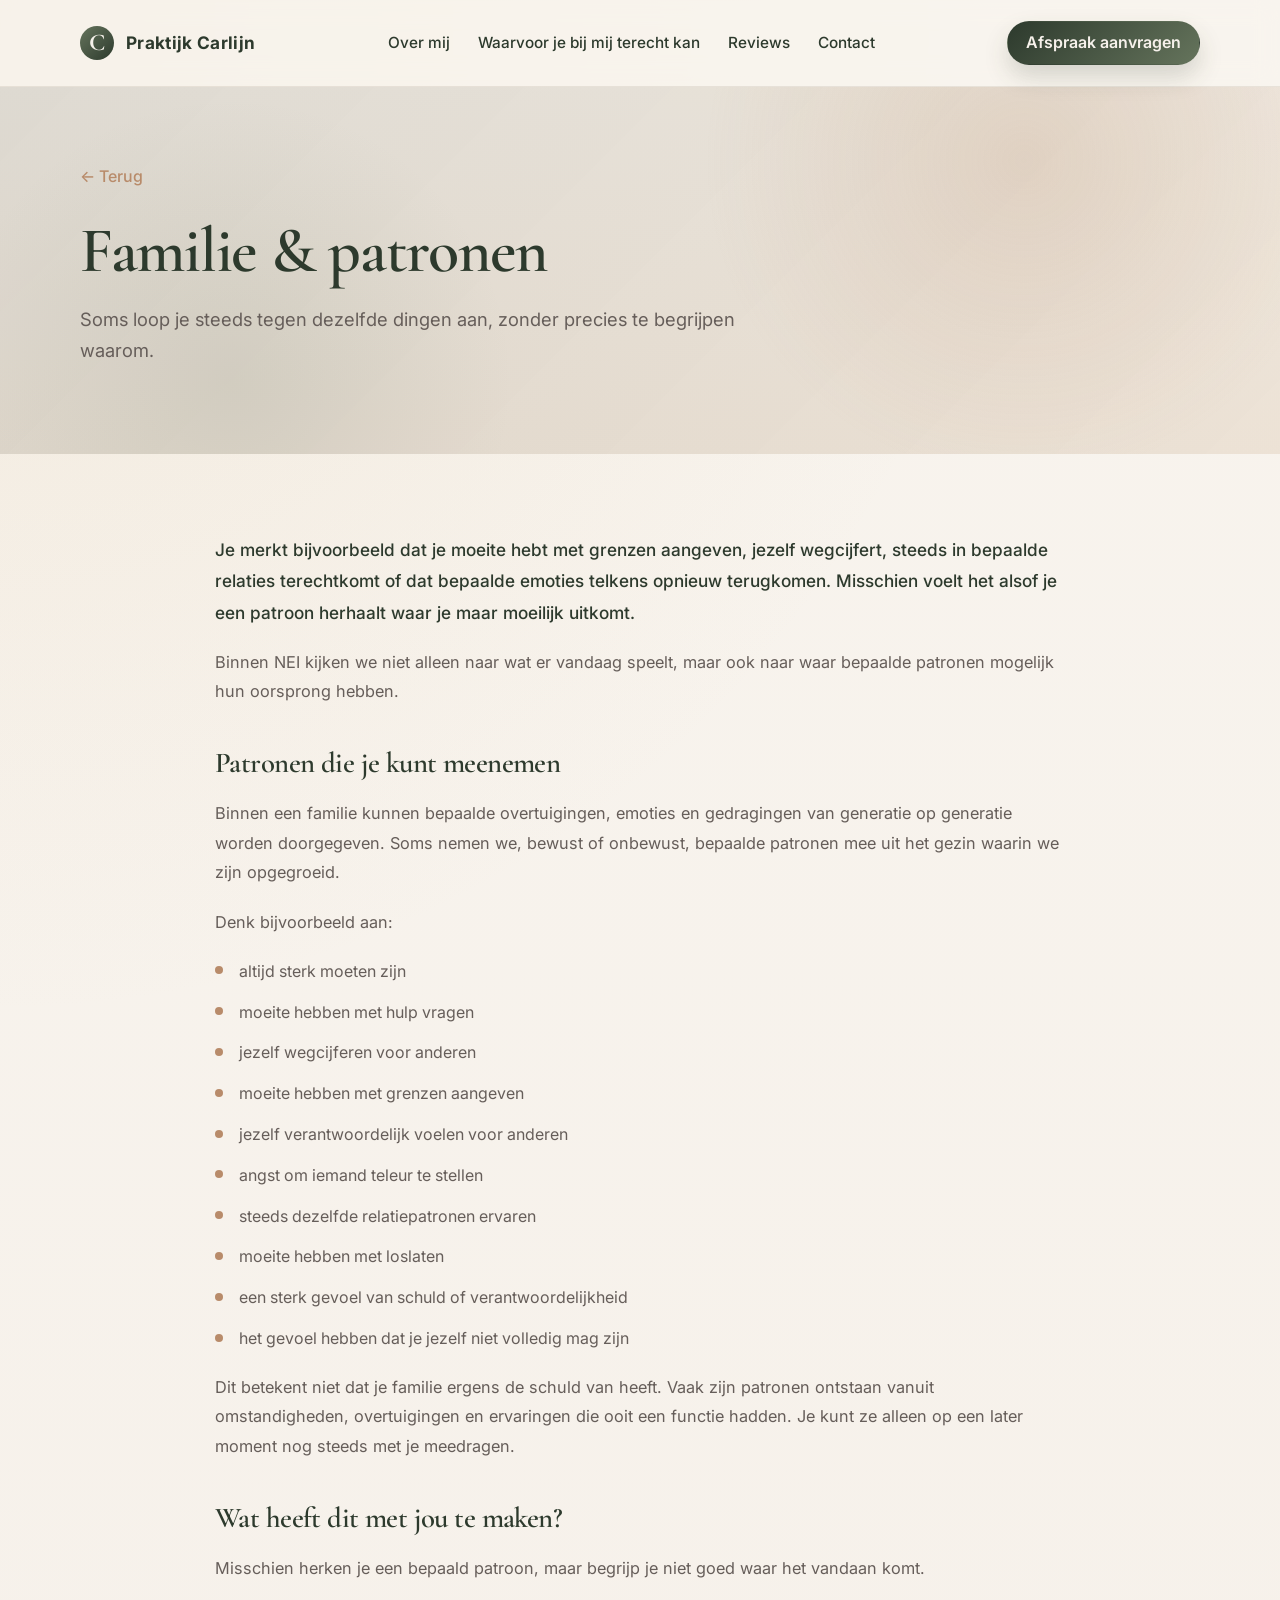
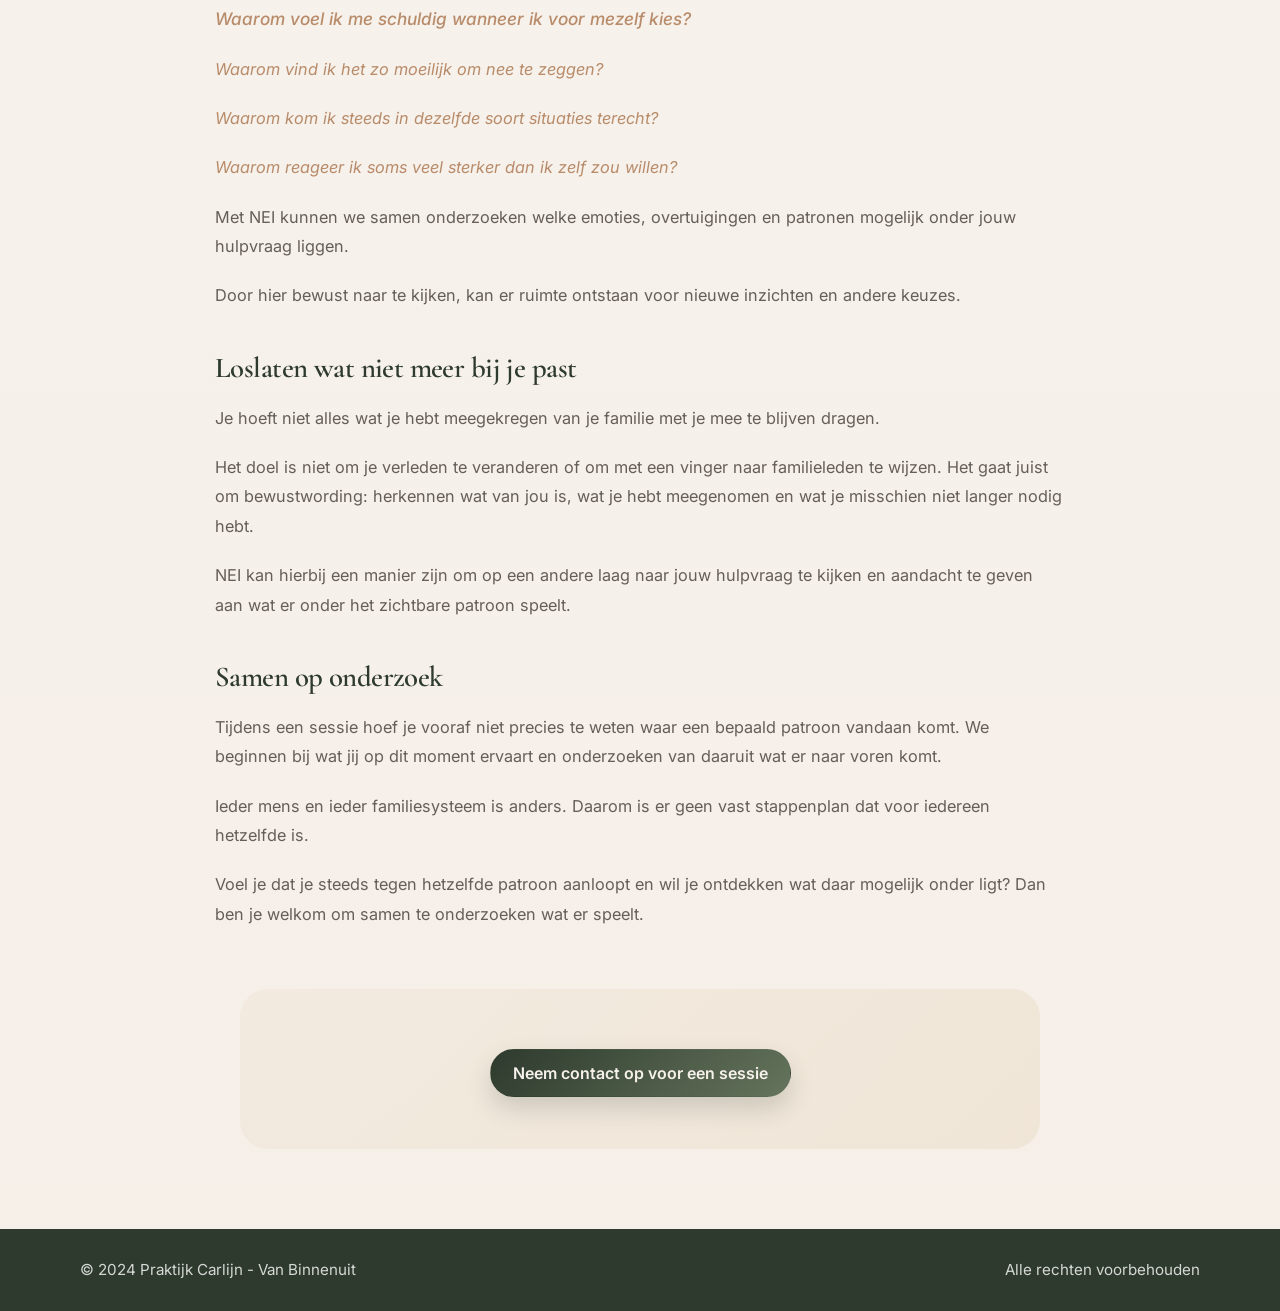
==== familie-patronen.html @ 9814083e "Update familie-patronen page with full content" ====
<!DOCTYPE html>
<html lang="nl">
<head>
    <meta charset="UTF-8">
    <meta name="viewport" content="width=device-width, initial-scale=1.0">
    <meta name="description" content="Familie & patronen - Praktijk Carlijn">
    <title>Familie & Patronen | Praktijk Carlijn</title>
    <link rel="preconnect" href="https://fonts.googleapis.com">
    <link rel="preconnect" href="https://fonts.gstatic.com" crossorigin>
    <link href="https://fonts.googleapis.com/css2?family=Inter:wght@400;500;600;700;800&family=Cormorant+Garamond:wght@500;600;700&display=swap" rel="stylesheet">
    <link rel="stylesheet" href="styles.css">
</head>
<body>
    <header class="header">
        <div class="container nav-wrap">
            <a href="index.html" class="brand" aria-label="Praktijk Carlijn home">
                <span class="brand-mark">C</span>
                <span>Praktijk Carlijn</span>
            </a>
            <nav class="nav" aria-label="Hoofdnavigatie">
                <a href="index.html#over">Over mij</a>
                <div class="nav-dropdown">
                    <a href="#" class="nav-dropdown-toggle">Waarvoor je bij mij terecht kan</a>
                    <div class="dropdown-menu">
                        <a href="mentale-emotionele.html">Mentale & emotionele klachten</a>
                        <a href="lichamelijke.html">Lichamelijke klachten</a>
                        <a href="familie-patronen.html">Familie & patronen</a>
                        <a href="kinderwens.html">Kinderwens</a>
                        <a href="persoonlijke-ontwikkeling.html">Persoonlijke ontwikkeling</a>
                    </div>
                </div>
                <a href="index.html#reviews">Reviews</a>
                <a href="index.html#contact">Contact</a>
            </nav>
            <a href="index.html#contact" class="btn btn-primary nav-btn">Afspraak aanvragen</a>
        </div>
    </header>

    <main>
        <section class="hero-page">
            <div class="container">
                <a href="index.html" class="back-link">← Terug</a>
                <h1>Familie & patronen</h1>
                <p class="lead">Soms loop je steeds tegen dezelfde dingen aan, zonder precies te begrijpen waarom.</p>
            </div>
        </section>

        <section class="section content-page">
            <div class="container">
                <div class="rich-content">
                    <p>Je merkt bijvoorbeeld dat je moeite hebt met grenzen aangeven, jezelf wegcijfert, steeds in bepaalde relaties terechtkomt of dat bepaalde emoties telkens opnieuw terugkomen. Misschien voelt het alsof je een patroon herhaalt waar je maar moeilijk uitkomt.</p>

                    <p>Binnen NEI kijken we niet alleen naar wat er vandaag speelt, maar ook naar waar bepaalde patronen mogelijk hun oorsprong hebben.</p>

                    <h2>Patronen die je kunt meenemen</h2>
                    <p>Binnen een familie kunnen bepaalde overtuigingen, emoties en gedragingen van generatie op generatie worden doorgegeven. Soms nemen we, bewust of onbewust, bepaalde patronen mee uit het gezin waarin we zijn opgegroeid.</p>

                    <p>Denk bijvoorbeeld aan:</p>
                    <ul class="pattern-list">
                        <li>altijd sterk moeten zijn</li>
                        <li>moeite hebben met hulp vragen</li>
                        <li>jezelf wegcijferen voor anderen</li>
                        <li>moeite hebben met grenzen aangeven</li>
                        <li>jezelf verantwoordelijk voelen voor anderen</li>
                        <li>angst om iemand teleur te stellen</li>
                        <li>steeds dezelfde relatiepatronen ervaren</li>
                        <li>moeite hebben met loslaten</li>
                        <li>een sterk gevoel van schuld of verantwoordelijkheid</li>
                        <li>het gevoel hebben dat je jezelf niet volledig mag zijn</li>
                    </ul>

                    <p>Dit betekent niet dat je familie ergens de schuld van heeft. Vaak zijn patronen ontstaan vanuit omstandigheden, overtuigingen en ervaringen die ooit een functie hadden. Je kunt ze alleen op een later moment nog steeds met je meedragen.</p>

                    <h2>Wat heeft dit met jou te maken?</h2>
                    <p>Misschien herken je een bepaald patroon, maar begrijp je niet goed waar het vandaan komt.</p>

                    <div class="questions-block">
                        <p><em>Waarom voel ik me schuldig wanneer ik voor mezelf kies?</em></p>
                        <p><em>Waarom vind ik het zo moeilijk om nee te zeggen?</em></p>
                        <p><em>Waarom kom ik steeds in dezelfde soort situaties terecht?</em></p>
                        <p><em>Waarom reageer ik soms veel sterker dan ik zelf zou willen?</em></p>
                    </div>

                    <p>Met NEI kunnen we samen onderzoeken welke emoties, overtuigingen en patronen mogelijk onder jouw hulpvraag liggen.</p>

                    <p>Door hier bewust naar te kijken, kan er ruimte ontstaan voor nieuwe inzichten en andere keuzes.</p>

                    <h2>Loslaten wat niet meer bij je past</h2>
                    <p>Je hoeft niet alles wat je hebt meegekregen van je familie met je mee te blijven dragen.</p>

                    <p>Het doel is niet om je verleden te veranderen of om met een vinger naar familieleden te wijzen. Het gaat juist om bewustwording: herkennen wat van jou is, wat je hebt meegenomen en wat je misschien niet langer nodig hebt.</p>

                    <p>NEI kan hierbij een manier zijn om op een andere laag naar jouw hulpvraag te kijken en aandacht te geven aan wat er onder het zichtbare patroon speelt.</p>

                    <h2>Samen op onderzoek</h2>
                    <p>Tijdens een sessie hoef je vooraf niet precies te weten waar een bepaald patroon vandaan komt. We beginnen bij wat jij op dit moment ervaart en onderzoeken van daaruit wat er naar voren komt.</p>

                    <p>Ieder mens en ieder familiesysteem is anders. Daarom is er geen vast stappenplan dat voor iedereen hetzelfde is.</p>

                    <p>Voel je dat je steeds tegen hetzelfde patroon aanloopt en wil je ontdekken wat daar mogelijk onder ligt? Dan ben je welkom om samen te onderzoeken wat er speelt.</p>
                </div>

                <div class="cta-section">
                    <a href="index.html#contact" class="btn btn-primary">Neem contact op voor een sessie</a>
                </div>
            </div>
        </section>
    </main>

    <footer class="footer">
        <div class="container footer-wrap">
            <p>© 2024 Praktijk Carlijn - Van Binnenuit</p>
            <p>Alle rechten voorbehouden</p>
        </div>
    </footer>

    <script src="script.js"></script>
</body>
</html>
---- styles.css ----
:root {
    --bg: #f5efe8;
    --bg-soft: #efe3d3;
    --panel: #fffaf4;
    --card: rgba(255, 250, 245, 0.8);
    --card-strong: #f5eee6;
    --line: #e4d4c1;
    --text: #2f2a27;
    --muted: #665e5a;
    --forest: #2d3a2d;
    --olive: #65745c;
    --sage: #9aa88d;
    --clay: #b88b6a;
    --gold: #d9bd8f;
    --shadow: rgba(33, 26, 20, 0.08);
    --shadow-strong: rgba(33, 26, 20, 0.13);
    --radius-xl: 28px;
    --radius-lg: 20px;
    --radius-md: 14px;
}

* {
    margin: 0;
    padding: 0;
    box-sizing: border-box;
}

html {
    scroll-behavior: smooth;
}

body {
    font-family: 'Inter', sans-serif;
    background:
        radial-gradient(circle at top left, rgba(217, 189, 143, 0.18), transparent 32%),
        linear-gradient(180deg, #f8f4ee 0%, var(--bg) 100%);
    color: var(--text);
    line-height: 1.7;
}

a {
    color: inherit;
    text-decoration: none;
}

img {
    max-width: 100%;
    display: block;
}

.container {
    width: min(1120px, calc(100% - 32px));
    margin: 0 auto;
}

.section {
    padding: 112px 0;
}

.section-head {
    margin-bottom: 52px;
}

.section-head.center {
    text-align: center;
}

.eyebrow {
    display: inline-block;
    text-transform: uppercase;
    letter-spacing: 0.14em;
    font-size: 0.73rem;
    font-weight: 700;
    color: var(--olive);
    margin-bottom: 18px;
}

.eyebrow-alt {
    color: var(--clay);
}

h1, h2, h3 {
    color: var(--forest);
    line-height: 1.15;
}

h1, h2 {
    font-family: 'Cormorant Garamond', serif;
    font-weight: 600;
    letter-spacing: -0.02em;
}

h1 {
    font-size: clamp(3rem, 5vw, 5.2rem);
    margin-bottom: 22px;
}

h2 {
    font-size: clamp(2.4rem, 3vw, 4rem);
    margin-bottom: 18px;
}

h3 {
    font-size: clamp(1.35rem, 2vw, 1.8rem);
    margin-bottom: 10px;
}

p {
    color: var(--muted);
    font-size: 1.04rem;
}

.header {
    position: sticky;
    top: 0;
    z-index: 1000;
    backdrop-filter: blur(12px);
    background: rgba(248, 244, 238, 0.75);
    border-bottom: 1px solid rgba(113, 95, 79, 0.12);
}

.nav-wrap {
    display: flex;
    align-items: center;
    justify-content: space-between;
    min-height: 86px;
    gap: 20px;
}

.brand {
    display: inline-flex;
    align-items: center;
    gap: 12px;
    font-size: 1.08rem;
    font-weight: 700;
    letter-spacing: 0.02em;
    color: var(--forest);
}

.brand-mark {
    display: inline-flex;
    align-items: center;
    justify-content: center;
    width: 34px;
    height: 34px;
    border-radius: 50%;
    background: linear-gradient(135deg, var(--olive), var(--forest));
    color: #f5f1ea;
    font-family: 'Cormorant Garamond', serif;
    font-size: 1.5rem;
    font-weight: 700;
}

.nav {
    display: flex;
    align-items: center;
    gap: 28px;
}

.nav a {
    position: relative;
    color: var(--forest);
    font-size: 0.96rem;
    font-weight: 500;
    transition: color 0.2s ease;
}

.nav a::after {
    content: "";
    position: absolute;
    left: 0;
    bottom: -8px;
    width: 100%;
    height: 2px;
    background: var(--clay);
    transform: scaleX(0);
    transform-origin: left;
    transition: transform 0.25s ease;
}

.nav a:hover {
    color: var(--clay);
}

.nav a:hover::after {
    transform: scaleX(1);
}

/* Dropdown Menu Styles */
.nav-dropdown {
    position: relative;
}

.nav-dropdown-toggle {
    display: flex;
    align-items: center;
    gap: 6px;
    color: var(--forest);
    font-size: 0.96rem;
    font-weight: 500;
    cursor: pointer;
    transition: color 0.2s ease;
    position: relative;
}

.nav-dropdown-toggle::after {
    content: "";
    display: inline-block;
    width: 0;
    height: 0;
    border-left: 4px solid transparent;
    border-right: 4px solid transparent;
    border-top: 5px solid currentColor;
    margin-left: 6px;
    transition: transform 0.2s ease;
}

.nav-dropdown:hover .nav-dropdown-toggle {
    color: var(--clay);
}

.nav-dropdown:hover .nav-dropdown-toggle::after {
    transform: rotate(180deg);
}

.dropdown-menu {
    position: absolute;
    top: 100%;
    left: 0;
    background: rgba(248, 244, 238, 0.96);
    border: 1px solid rgba(113, 95, 79, 0.12);
    border-radius: var(--radius-md);
    min-width: 260px;
    padding: 12px 0;
    box-shadow: 0 16px 32px rgba(45, 26, 20, 0.12);
    opacity: 0;
    visibility: hidden;
    transform: translateY(-8px);
    transition: opacity 0.2s ease, visibility 0.2s ease, transform 0.2s ease;
    pointer-events: none;
    margin-top: 8px;
    backdrop-filter: blur(12px);
    z-index: 1001;
}

.nav-dropdown:hover .dropdown-menu {
    opacity: 1;
    visibility: visible;
    transform: translateY(0);
    pointer-events: auto;
}

.dropdown-menu a {
    display: block;
    padding: 12px 20px;
    font-size: 0.94rem;
    color: var(--forest);
    transition: background 0.2s ease, color 0.2s ease;
}

.dropdown-menu a:hover {
    background: rgba(101, 116, 92, 0.08);
    color: var(--clay);
}

.btn {
    display: inline-flex;
    align-items: center;
    justify-content: center;
    min-height: 48px;
    padding: 0 22px;
    border-radius: 999px;
    font-weight: 600;
    transition: transform 0.2s ease, box-shadow 0.2s ease, background 0.2s ease;
    border: 1px solid transparent;
}

.btn:hover {
    transform: translateY(-1px);
}

.btn-primary {
    background: linear-gradient(135deg, var(--forest), var(--olive));
    color: #f6f1eb;
    box-shadow: 0 12px 24px rgba(45, 58, 45, 0.18);
}

.btn-secondary {
    border-color: rgba(47, 58, 45, 0.18);
    background: rgba(255, 255, 255, 0.15);
    color: var(--forest);
}

.nav-btn {
    min-height: 44px;
    padding: 0 18px;
}

/* Page Hero Section */
.hero-page {
    position: relative;
    overflow: hidden;
    padding: 76px 0 58px;
    background:
        linear-gradient(135deg, rgba(57, 64, 53, 0.12), rgba(196, 164, 130, 0.08)),
        linear-gradient(180deg, #f5efe7 0%, #f0e7dc 100%);
}

.hero-page::before {
    content: "";
    position: absolute;
    inset: 0;
    background:
        radial-gradient(circle at 80% 20%, rgba(184, 139, 106, 0.20), transparent 30%),
        radial-gradient(circle at 18% 80%, rgba(101, 116, 92, 0.12), transparent 26%);
    pointer-events: none;
}

.hero-page .container {
    position: relative;
}

.back-link {
    display: inline-flex;
    align-items: center;
    color: var(--clay);
    font-weight: 500;
    margin-bottom: 24px;
    transition: gap 0.2s ease;
    gap: 6px;
}

.back-link:hover {
    gap: 12px;
}

.hero-page h1 {
    margin-bottom: 16px;
}

.hero-page .lead {
    max-width: 700px;
    font-size: 1.15rem;
    color: var(--muted);
}

/* Content Page */
.content-page {
    padding: 80px 0;
}

.rich-content {
    max-width: 850px;
    margin: 0 auto 60px;
    line-height: 1.8;
}

.rich-content p {
    margin-bottom: 20px;
    font-size: 1.02rem;
}

.rich-content p:first-child {
    font-size: 1.08rem;
    color: var(--forest);
    font-weight: 500;
}

.rich-content h2 {
    margin-top: 40px;
    margin-bottom: 20px;
    font-size: 1.8rem;
}

.rich-content em {
    color: var(--clay);
    font-style: italic;
}

.rich-content ul {
    list-style: none;
    padding: 0;
    margin: 20px 0 20px 0;
}

.rich-content li {
    padding-left: 24px;
    margin-bottom: 12px;
    position: relative;
    color: var(--muted);
}

.rich-content li::before {
    content: "";
    position: absolute;
    left: 0;
    top: 0.6em;
    width: 8px;
    height: 8px;
    border-radius: 50%;
    background: var(--clay);
}

.pattern-list {
    list-style: none;
    padding: 0;
    margin: 20px 0;
}

.pattern-list li {
    padding-left: 24px;
    margin-bottom: 12px;
    position: relative;
    color: var(--muted);
}

.pattern-list li::before {
    content: "";
    position: absolute;
    left: 0;
    top: 0.6em;
    width: 8px;
    height: 8px;
    border-radius: 50%;
    background: var(--clay);
}

/* Topics List - for category pages */
.topics-list {
    display: grid;
    grid-template-columns: repeat(auto-fit, minmax(340px, 1fr));
    gap: 24px;
    margin-bottom: 60px;
}

.topic-item {
    background: rgba(255, 250, 244, 0.8);
    border: 1px solid rgba(126, 100, 74, 0.08);
    border-radius: var(--radius-lg);
    padding: 28px;
    box-shadow: 0 12px 24px rgba(44, 36, 27, 0.04);
    transition: transform 0.2s ease, box-shadow 0.2s ease;
}

.topic-item:hover {
    transform: translateY(-4px);
    box-shadow: 0 18px 40px rgba(44, 36, 27, 0.08);
}

.topic-item h3 {
    color: var(--forest);
    font-size: 1.25rem;
    margin-bottom: 12px;
}

.topic-item p {
    color: var(--muted);
    font-size: 0.98rem;
    line-height: 1.6;
    margin: 0;
}

/* CTA Section */
.cta-section {
    background: linear-gradient(135deg, rgba(239, 227, 211, 0.4), rgba(217, 189, 143, 0.2));
    border-radius: var(--radius-xl);
    padding: 52px 40px;
    max-width: 800px;
    margin: 60px auto 0;
    text-align: center;
}

.cta-section h2 {
    margin-bottom: 16px;
    color: var(--forest);
}

.cta-section p {
    color: var(--muted);
    font-size: 1.02rem;
    margin-bottom: 24px;
    max-width: 600px;
    margin-left: auto;
    margin-right: auto;
}

.cta-section .btn {
    margin-top: 8px;
}

/* Hero Card Section */
.hero {
    position: relative;
    overflow: hidden;
    padding: 76px 0 58px;
    background:
        linear-gradient(135deg, rgba(57, 64, 53, 0.12), rgba(196, 164, 130, 0.08)),
        linear-gradient(180deg, #f5efe7 0%, #f0e7dc 100%);
}

.hero::before {
    content: "";
    position: absolute;
    inset: 0;
    background:
        radial-gradient(circle at 80% 20%, rgba(184, 139, 106, 0.20), transparent 30%),
        radial-gradient(circle at 18% 80%, rgba(101, 116, 92, 0.12), transparent 26%);
    pointer-events: none;
}

.hero-grid {
    position: relative;
    display: grid;
    grid-template-columns: 1.35fr 0.82fr;
    align-items: center;
    gap: 50px;
}

.hero-copy {
    max-width: 640px;
}

.eyebrow {
    display: inline-flex;
    padding: 9px 14px;
    border-radius: 999px;
    background: rgba(101, 116, 92, 0.08);
    border: 1px solid rgba(101, 116, 92, 0.12);
}

.lead {
    max-width: 620px;
    font-size: 1.18rem;
    color: var(--muted);
    margin-bottom: 30px;
}

.hero-actions {
    display: flex;
    gap: 16px;
    flex-wrap: wrap;
    margin-bottom: 26px;
}

.hero-points {
    list-style: none;
    display: flex;
    flex-wrap: wrap;
    gap: 18px 22px;
    padding: 0;
    color: var(--forest);
    font-weight: 500;
}

.hero-points li {
    position: relative;
    padding-left: 22px;
}

.hero-points li::before {
    content: "•";
    position: absolute;
    left: 0;
    color: var(--clay);
    font-size: 1.4rem;
    line-height: 1;
}

.hero-card {
    position: relative;
    background: rgba(255, 250, 244, 0.8);
    border: 1px solid rgba(126, 100, 74, 0.08);
    border-radius: var(--radius-xl);
    box-shadow: 0 28px 60px rgba(44, 36, 27, 0.08);
    padding: 30px 28px;
}

.card-badge {
    display: inline-flex;
    align-items: center;
    justify-content: center;
    min-height: 34px;
    padding: 0 12px;
    border-radius: 999px;
    background: rgba(184, 139, 106, 0.12);
    color: var(--forest);
    font-weight: 700;
    margin-bottom: 18px;
}

.hero-card h2 {
    font-size: clamp(2rem, 2.6vw, 3rem);
    margin-bottom: 12px;
}

.hero-card > p {
    font-size: 1rem;
    margin-bottom: 28px;
}

.mini-list {
    display: grid;
    gap: 20px;
}

.mini-list > div {
    display: flex;
    gap: 16px;
    align-items: center;
    padding-top: 14px;
    border-top: 1px solid var(--line);
}

.mini-list > div span {
    display: inline-flex;
    align-items: center;
    justify-content: center;
    width: 42px;
    height: 42px;
    border-radius: 12px;
    background: rgba(101, 116, 92, 0.08);
    font-size: 1.25rem;
}

.mini-list strong {
    display: block;
    color: var(--forest);
    font-size: 0.82rem;
    letter-spacing: 0.05em;
    text-transform: uppercase;
    margin-bottom: 5px;
}

.mini-list p {
    font-size: 1rem;
    color: var(--forest);
}

.about-grid {
    display: grid;
    grid-template-columns: 0.9fr 1.1fr;
    gap: 44px;
    align-items: center;
}

.portrait-frame {
    position: relative;
    width: min(100%, 420px);
    aspect-ratio: 4 / 5;
    border-radius: 32px;
    background: linear-gradient(135deg, rgba(101, 116, 92, 0.22), rgba(184, 139, 106, 0.18));
    display: grid;
    place-items: center;
    box-shadow: 0 30px 60px rgba(55, 42, 32, 0.08);
}

.portrait-frame::before {
    content: "";
    position: absolute;
    inset: 18px;
    border-radius: 24px;
    border: 1px solid rgba(70, 57, 49, 0.08);
}

.portrait-content {
    position: relative;
    display: grid;
    place-items: center;
    width: 70%;
    height: 70%;
    border-radius: 24px;
    background: linear-gradient(180deg, rgba(255,255,255,0.2), rgba(255,255,255,0.05));
    border: 1px solid rgba(70, 57, 49, 0.08);
}

.portrait-content span {
    font-size: clamp(3.5rem, 7vw, 6rem);
    opacity: 0.85;
}

.about-copy p + p {
    margin-top: 18px;
}

.info-card-section {
    background: rgba(255, 250, 244, 0.5);
    padding: 60px 0;
}

.testimonials {
    background: rgba(239, 227, 211, 0.24);
}

.reviews-grid {
    grid-template-columns: 1fr;
}

.review-card {
    display: flex;
    flex-direction: column;
    gap: 12px;
    padding: 28px;
}

.review-card p {
    margin: 0;
    font-size: 0.98rem;
    line-height: 1.6;
}

.review-card p + p {
    margin-top: 12px;
}

.stars {
    color: #cf9a4b;
    letter-spacing: 0.2em;
    font-size: 1.1rem;
}

.review-card strong {
    color: var(--forest);
    font-size: 0.9rem;
    margin-top: 8px;
}

.cards-grid {
    display: grid;
    grid-template-columns: repeat(3, minmax(0, 1fr));
    gap: 28px;
}

.card {
    background: rgba(255, 255, 255, 0.52);
    border: 1px solid var(--line);
    border-radius: var(--radius-lg);
    padding: 30px 24px;
    box-shadow: 0 18px 30px rgba(40, 39, 32, 0.04);
}

.contact-wrap {
    display: grid;
    grid-template-columns: 0.95fr 1.05fr;
    gap: 28px;
    align-items: center;
}

.contact-copy {
    max-width: 520px;
}

.contact-card {
    background: rgba(255,255,255,0.56);
    border: 1px solid var(--line);
    border-radius: var(--radius-xl);
    box-shadow: 0 22px 42px rgba(45, 43, 40, 0.06);
    padding: 28px;
    display: grid;
    gap: 22px;
}

.contact-item {
    display: flex;
    gap: 16px;
    align-items: flex-start;
    padding-bottom: 16px;
    border-bottom: 1px solid var(--line);
}

.contact-item:last-of-type {
    border-bottom: none;
    padding-bottom: 0;
}

.contact-item span {
    display: inline-flex;
    align-items: center;
    justify-content: center;
    width: 42px;
    height: 42px;
    border-radius: 12px;
    background: rgba(184, 139, 106, 0.1);
    font-size: 1.2rem;
}

.contact-item strong {
    display: block;
    margin-bottom: 5px;
    font-size: 0.82rem;
    text-transform: uppercase;
    letter-spacing: 0.08em;
    color: var(--olive);
}

.contact-item p,
.contact-item a {
    color: var(--forest);
    font-weight: 500;
}

.contact-cta {
    display: flex;
    gap: 14px;
    flex-wrap: wrap;
    margin-top: 4px;
}

.footer {
    background: var(--forest);
    color: rgba(255,255,255,0.9);
    padding: 28px 0;
}

.footer-wrap {
    display: flex;
    justify-content: space-between;
    gap: 20px;
    flex-wrap: wrap;
}

.footer p {
    color: rgba(255,255,255,0.8);
    font-size: 0.95rem;
}

@media (max-width: 980px) {
    .hero-grid,
    .about-grid,
    .contact-wrap {
        grid-template-columns: 1fr;
    }

    .cards-grid {
        grid-template-columns: 1fr;
    }

    .nav {
        display: none;
    }

    .topics-list {
        grid-template-columns: 1fr;
    }
}

@media (max-width: 620px) {
    .section {
        padding: 86px 0;
    }

    .nav-wrap {
        min-height: 76px;
    }

    .brand {
        font-size: 1rem;
    }

    .nav-btn {
        display: none;
    }

    .hero {
        padding-top: 54px;
    }

    .hero-actions,
    .contact-cta {
        flex-direction: column;
        align-items: stretch;
    }

    .btn {
        width: 100%;
    }

    h1 {
        line-height: 0.95;
    }

    .footer-wrap {
        flex-direction: column;
        align-items: center;
        text-align: center;
    }

    .cta-section {
        padding: 32px 24px;
    }
}
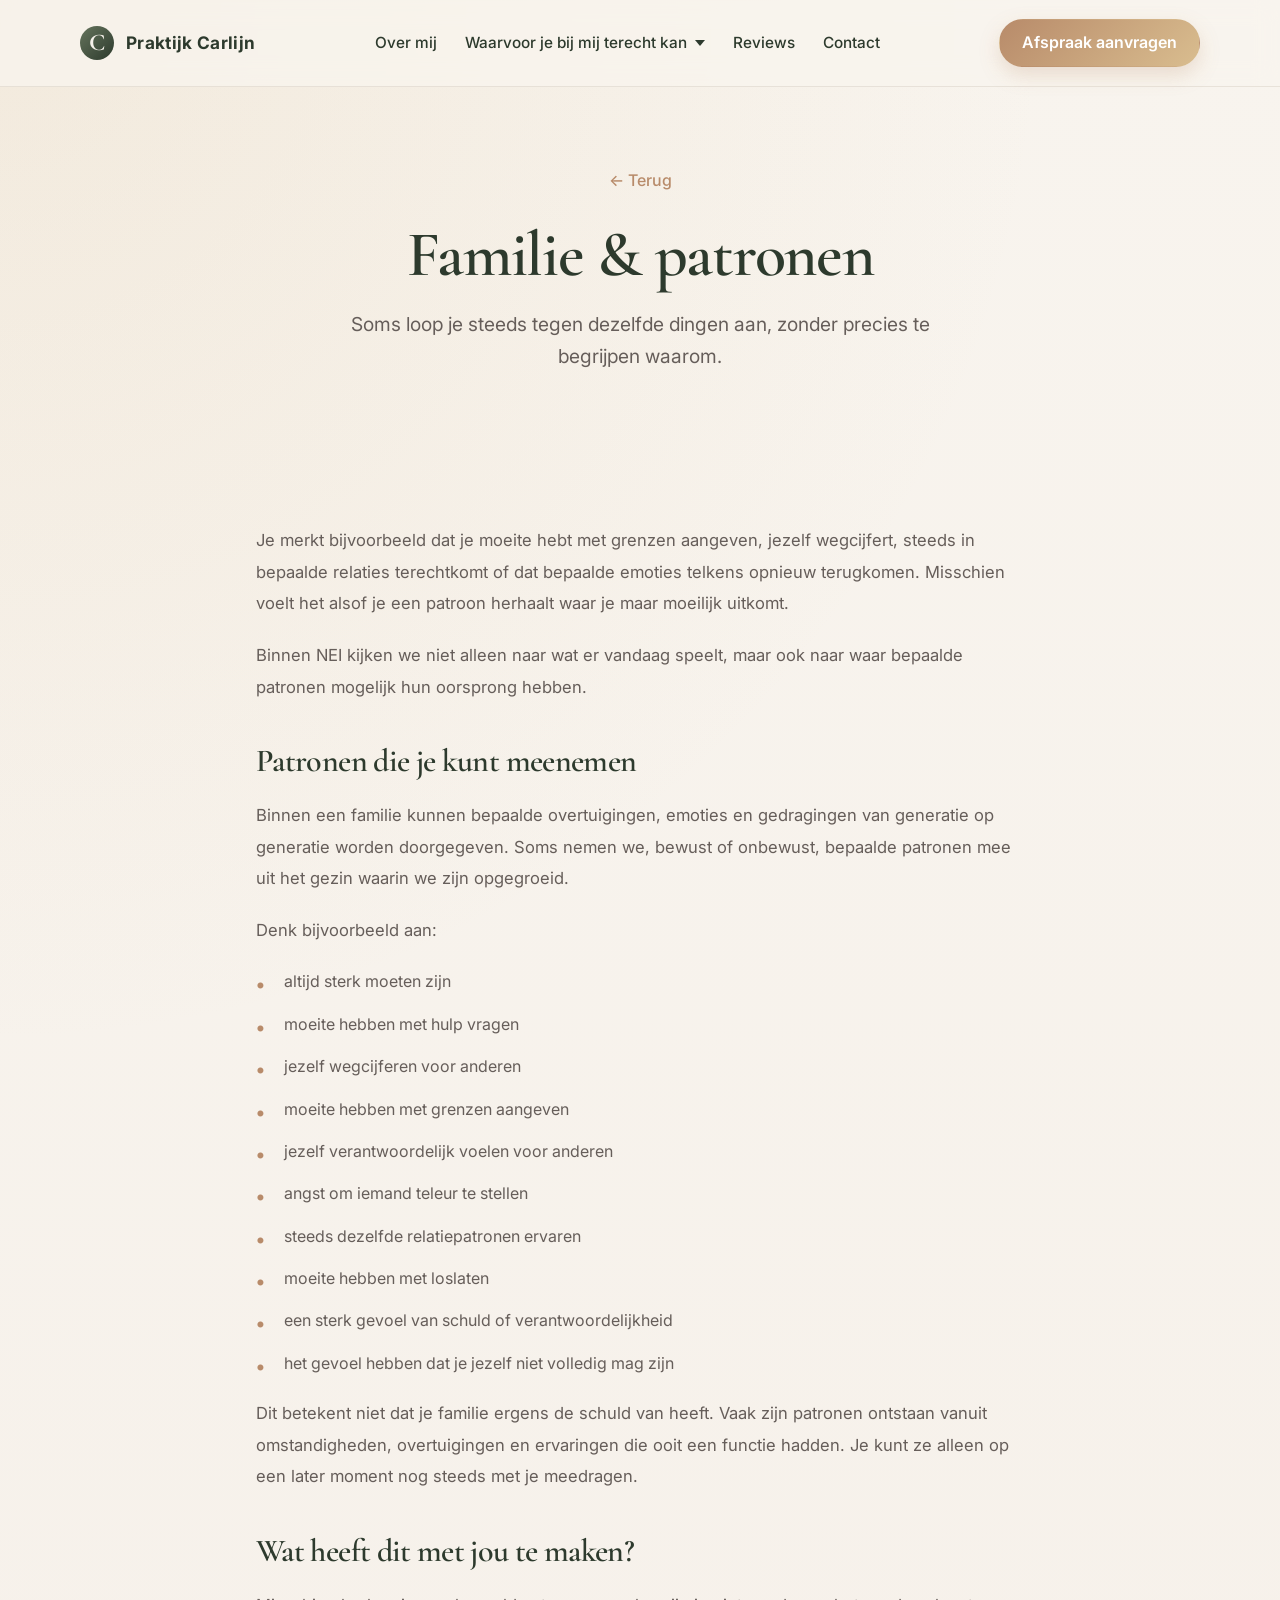
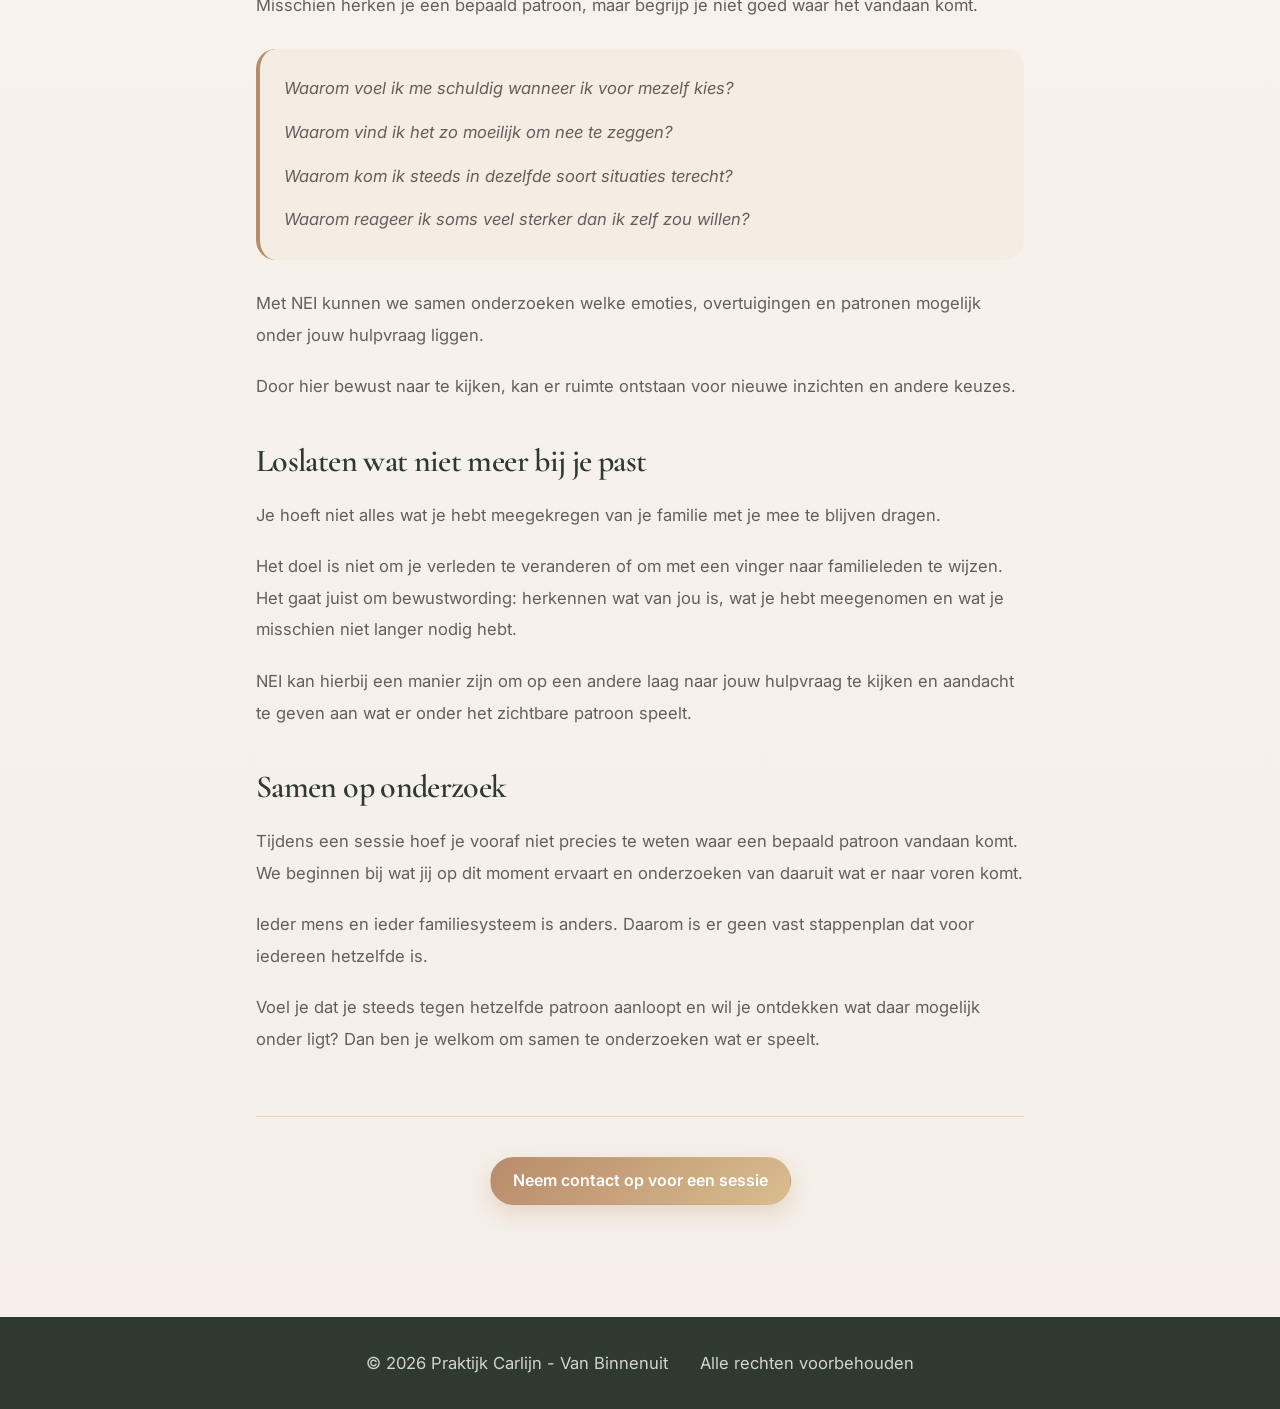
==== commit 85541fce: "Fix multi-page navigation and homepage layout Co-authored-by: praktijkcarlijn <329102166+praktijkcar" ====
--- a/familie-patronen.html
+++ b/familie-patronen.html
@@ -20,7 +20,7 @@
             <nav class="nav" aria-label="Hoofdnavigatie">
                 <a href="index.html#over">Over mij</a>
                 <div class="nav-dropdown">
-                    <a href="#" class="nav-dropdown-toggle">Waarvoor je bij mij terecht kan</a>
+                    <button type="button" class="nav-dropdown-toggle" aria-expanded="false" aria-haspopup="true">Waarvoor je bij mij terecht kan</button>
                     <div class="dropdown-menu">
                         <a href="mentale-emotionele.html">Mentale & emotionele klachten</a>
                         <a href="lichamelijke.html">Lichamelijke klachten</a>
@@ -109,7 +109,7 @@
 
     <footer class="footer">
         <div class="container footer-wrap">
-            <p>© 2024 Praktijk Carlijn - Van Binnenuit</p>
+            <p>© 2026 Praktijk Carlijn - Van Binnenuit</p>
             <p>Alle rechten voorbehouden</p>
         </div>
     </footer>
--- a/styles.css
+++ b/styles.css
@@ -189,18 +189,23 @@
 /* Dropdown Menu Styles */
 .nav-dropdown {
     position: relative;
+    display: flex;
+    align-items: center;
 }
 
 .nav-dropdown-toggle {
-    display: flex;
-    align-items: center;
-    gap: 6px;
+    background: none;
+    border: none;
     color: var(--forest);
     font-size: 0.96rem;
     font-weight: 500;
+    font-family: inherit;
     cursor: pointer;
+    padding: 0;
+    display: flex;
+    align-items: center;
+    gap: 8px;
     transition: color 0.2s ease;
-    position: relative;
 }
 
 .nav-dropdown-toggle::after {
@@ -208,59 +213,67 @@
     display: inline-block;
     width: 0;
     height: 0;
-    border-left: 4px solid transparent;
-    border-right: 4px solid transparent;
-    border-top: 5px solid currentColor;
-    margin-left: 6px;
+    border-left: 5px solid transparent;
+    border-right: 5px solid transparent;
+    border-top: 6px solid currentColor;
     transition: transform 0.2s ease;
 }
 
-.nav-dropdown:hover .nav-dropdown-toggle {
-    color: var(--clay);
-}
-
-.nav-dropdown:hover .nav-dropdown-toggle::after {
-    transform: rotate(180deg);
+.nav-dropdown-toggle:hover {
+    color: var(--clay);
+}
+
+.nav-dropdown-toggle:hover::after {
+    border-top-color: var(--clay);
+}
+
+.nav-dropdown-toggle:focus-visible {
+    outline: 2px solid var(--clay);
+    outline-offset: 4px;
 }
 
 .dropdown-menu {
     position: absolute;
     top: 100%;
     left: 0;
-    background: rgba(248, 244, 238, 0.96);
-    border: 1px solid rgba(113, 95, 79, 0.12);
+    background: rgba(248, 244, 238, 0.98);
+    border: 1px solid rgba(113, 95, 79, 0.15);
     border-radius: var(--radius-md);
-    min-width: 260px;
-    padding: 12px 0;
-    box-shadow: 0 16px 32px rgba(45, 26, 20, 0.12);
+    min-width: 250px;
+    padding: 8px 0;
+    box-shadow: 0 10px 40px rgba(33, 26, 20, 0.12);
     opacity: 0;
     visibility: hidden;
     transform: translateY(-8px);
-    transition: opacity 0.2s ease, visibility 0.2s ease, transform 0.2s ease;
     pointer-events: none;
-    margin-top: 8px;
-    backdrop-filter: blur(12px);
-    z-index: 1001;
-}
-
-.nav-dropdown:hover .dropdown-menu {
+    transition: all 0.2s ease;
+    z-index: 999;
+}
+
+.dropdown-menu a {
+    display: block;
+    padding: 12px 20px;
+    color: var(--forest);
+    font-size: 0.95rem;
+    font-weight: 500;
+    transition: all 0.2s ease;
+    border-left: 3px solid transparent;
+}
+
+.dropdown-menu a:hover {
+    background: rgba(217, 189, 143, 0.1);
+    border-left-color: var(--clay);
+    color: var(--clay);
+    padding-left: 24px;
+}
+
+/* Show dropdown on hover or when opened by the toggle */
+.nav-dropdown:hover .dropdown-menu,
+.nav-dropdown.is-open .dropdown-menu {
     opacity: 1;
     visibility: visible;
     transform: translateY(0);
     pointer-events: auto;
-}
-
-.dropdown-menu a {
-    display: block;
-    padding: 12px 20px;
-    font-size: 0.94rem;
-    color: var(--forest);
-    transition: background 0.2s ease, color 0.2s ease;
-}
-
-.dropdown-menu a:hover {
-    background: rgba(101, 116, 92, 0.08);
-    color: var(--clay);
 }
 
 .btn {
@@ -275,616 +288,610 @@
     border: 1px solid transparent;
 }
 
-.btn:hover {
-    transform: translateY(-1px);
-}
-
 .btn-primary {
-    background: linear-gradient(135deg, var(--forest), var(--olive));
-    color: #f6f1eb;
-    box-shadow: 0 12px 24px rgba(45, 58, 45, 0.18);
+    background: linear-gradient(135deg, var(--clay), var(--gold));
+    color: white;
+    box-shadow: 0 8px 20px rgba(184, 139, 106, 0.25);
+}
+
+.btn-primary:hover {
+    transform: translateY(-2px);
+    box-shadow: 0 12px 28px rgba(184, 139, 106, 0.35);
 }
 
 .btn-secondary {
-    border-color: rgba(47, 58, 45, 0.18);
-    background: rgba(255, 255, 255, 0.15);
-    color: var(--forest);
-}
-
-.nav-btn {
-    min-height: 44px;
-    padding: 0 18px;
-}
-
-/* Page Hero Section */
+    background: rgba(113, 95, 79, 0.12);
+    color: var(--forest);
+}
+
+.btn-secondary:hover {
+    background: rgba(113, 95, 79, 0.18);
+}
+
+/* Page content styles */
 .hero-page {
-    position: relative;
-    overflow: hidden;
-    padding: 76px 0 58px;
-    background:
-        linear-gradient(135deg, rgba(57, 64, 53, 0.12), rgba(196, 164, 130, 0.08)),
-        linear-gradient(180deg, #f5efe7 0%, #f0e7dc 100%);
-}
-
-.hero-page::before {
-    content: "";
-    position: absolute;
-    inset: 0;
-    background:
-        radial-gradient(circle at 80% 20%, rgba(184, 139, 106, 0.20), transparent 30%),
-        radial-gradient(circle at 18% 80%, rgba(101, 116, 92, 0.12), transparent 26%);
-    pointer-events: none;
-}
-
-.hero-page .container {
-    position: relative;
+    padding: 80px 0 40px;
+    text-align: center;
+}
+
+.hero-page h1 {
+    margin-bottom: 16px;
+}
+
+.hero-page .lead {
+    font-size: 1.2rem;
+    color: var(--muted);
+    max-width: 600px;
+    margin: 0 auto;
 }
 
 .back-link {
     display: inline-flex;
     align-items: center;
+    gap: 6px;
     color: var(--clay);
     font-weight: 500;
     margin-bottom: 24px;
-    transition: gap 0.2s ease;
-    gap: 6px;
+    transition: transform 0.2s ease;
 }
 
 .back-link:hover {
-    gap: 12px;
-}
-
-.hero-page h1 {
-    margin-bottom: 16px;
-}
-
-.hero-page .lead {
-    max-width: 700px;
-    font-size: 1.15rem;
-    color: var(--muted);
-}
-
-/* Content Page */
+    transform: translateX(-4px);
+}
+
 .content-page {
-    padding: 80px 0;
+    max-width: 800px;
+    margin: 0 auto;
 }
 
 .rich-content {
-    max-width: 850px;
-    margin: 0 auto 60px;
-    line-height: 1.8;
+    line-height: 1.9;
 }
 
 .rich-content p {
     margin-bottom: 20px;
-    font-size: 1.02rem;
-}
-
-.rich-content p:first-child {
-    font-size: 1.08rem;
-    color: var(--forest);
-    font-weight: 500;
 }
 
 .rich-content h2 {
     margin-top: 40px;
     margin-bottom: 20px;
-    font-size: 1.8rem;
-}
-
-.rich-content em {
-    color: var(--clay);
-    font-style: italic;
+    font-size: clamp(1.6rem, 2.5vw, 2.4rem);
 }
 
 .rich-content ul {
     list-style: none;
     padding: 0;
-    margin: 20px 0 20px 0;
-}
-
-.rich-content li {
-    padding-left: 24px;
+    margin: 20px 0;
+}
+
+.rich-content ul li {
+    padding-left: 28px;
     margin-bottom: 12px;
     position: relative;
     color: var(--muted);
 }
 
-.rich-content li::before {
-    content: "";
-    position: absolute;
-    left: 0;
-    top: 0.6em;
-    width: 8px;
-    height: 8px;
-    border-radius: 50%;
-    background: var(--clay);
-}
-
-.pattern-list {
-    list-style: none;
-    padding: 0;
-    margin: 20px 0;
-}
-
-.pattern-list li {
-    padding-left: 24px;
-    margin-bottom: 12px;
-    position: relative;
-    color: var(--muted);
-}
-
-.pattern-list li::before {
-    content: "";
-    position: absolute;
-    left: 0;
-    top: 0.6em;
-    width: 8px;
-    height: 8px;
-    border-radius: 50%;
-    background: var(--clay);
-}
-
-/* Topics List - for category pages */
-.topics-list {
-    display: grid;
-    grid-template-columns: repeat(auto-fit, minmax(340px, 1fr));
-    gap: 24px;
-    margin-bottom: 60px;
-}
-
-.topic-item {
-    background: rgba(255, 250, 244, 0.8);
-    border: 1px solid rgba(126, 100, 74, 0.08);
-    border-radius: var(--radius-lg);
-    padding: 28px;
-    box-shadow: 0 12px 24px rgba(44, 36, 27, 0.04);
-    transition: transform 0.2s ease, box-shadow 0.2s ease;
-}
-
-.topic-item:hover {
-    transform: translateY(-4px);
-    box-shadow: 0 18px 40px rgba(44, 36, 27, 0.08);
-}
-
-.topic-item h3 {
-    color: var(--forest);
-    font-size: 1.25rem;
-    margin-bottom: 12px;
-}
-
-.topic-item p {
-    color: var(--muted);
-    font-size: 0.98rem;
-    line-height: 1.6;
-    margin: 0;
-}
-
-/* CTA Section */
-.cta-section {
-    background: linear-gradient(135deg, rgba(239, 227, 211, 0.4), rgba(217, 189, 143, 0.2));
-    border-radius: var(--radius-xl);
-    padding: 52px 40px;
-    max-width: 800px;
-    margin: 60px auto 0;
-    text-align: center;
-}
-
-.cta-section h2 {
-    margin-bottom: 16px;
-    color: var(--forest);
-}
-
-.cta-section p {
-    color: var(--muted);
-    font-size: 1.02rem;
-    margin-bottom: 24px;
-    max-width: 600px;
-    margin-left: auto;
-    margin-right: auto;
-}
-
-.cta-section .btn {
-    margin-top: 8px;
-}
-
-/* Hero Card Section */
-.hero {
-    position: relative;
-    overflow: hidden;
-    padding: 76px 0 58px;
-    background:
-        linear-gradient(135deg, rgba(57, 64, 53, 0.12), rgba(196, 164, 130, 0.08)),
-        linear-gradient(180deg, #f5efe7 0%, #f0e7dc 100%);
-}
-
-.hero::before {
-    content: "";
-    position: absolute;
-    inset: 0;
-    background:
-        radial-gradient(circle at 80% 20%, rgba(184, 139, 106, 0.20), transparent 30%),
-        radial-gradient(circle at 18% 80%, rgba(101, 116, 92, 0.12), transparent 26%);
-    pointer-events: none;
-}
-
-.hero-grid {
-    position: relative;
-    display: grid;
-    grid-template-columns: 1.35fr 0.82fr;
-    align-items: center;
-    gap: 50px;
-}
-
-.hero-copy {
-    max-width: 640px;
-}
-
-.eyebrow {
-    display: inline-flex;
-    padding: 9px 14px;
-    border-radius: 999px;
-    background: rgba(101, 116, 92, 0.08);
-    border: 1px solid rgba(101, 116, 92, 0.12);
-}
-
-.lead {
-    max-width: 620px;
-    font-size: 1.18rem;
-    color: var(--muted);
-    margin-bottom: 30px;
-}
-
-.hero-actions {
-    display: flex;
-    gap: 16px;
-    flex-wrap: wrap;
-    margin-bottom: 26px;
-}
-
-.hero-points {
-    list-style: none;
-    display: flex;
-    flex-wrap: wrap;
-    gap: 18px 22px;
-    padding: 0;
-    color: var(--forest);
-    font-weight: 500;
-}
-
-.hero-points li {
-    position: relative;
-    padding-left: 22px;
-}
-
-.hero-points li::before {
+.rich-content ul li::before {
     content: "•";
     position: absolute;
     left: 0;
     color: var(--clay);
-    font-size: 1.4rem;
-    line-height: 1;
+    font-weight: bold;
+    font-size: 1.2em;
+}
+
+.questions-block {
+    background: rgba(217, 189, 143, 0.08);
+    padding: 24px;
+    border-radius: var(--radius-lg);
+    margin: 28px 0;
+    border-left: 4px solid var(--clay);
+}
+
+.questions-block p {
+    margin-bottom: 12px;
+    color: var(--muted);
+}
+
+.questions-block p:last-child {
+    margin-bottom: 0;
+}
+
+.topics-list {
+    display: grid;
+    grid-template-columns: repeat(auto-fit, minmax(200px, 1fr));
+    gap: 24px;
+    margin: 40px 0;
+}
+
+.topic-item {
+    background: var(--card);
+    padding: 28px;
+    border-radius: var(--radius-lg);
+    border: 1px solid var(--line);
+    transition: all 0.3s ease;
+}
+
+.topic-item:hover {
+    transform: translateY(-4px);
+    box-shadow: 0 12px 24px var(--shadow-strong);
+}
+
+.topic-item h3 {
+    margin-bottom: 12px;
+}
+
+.topic-item p {
+    font-size: 0.95rem;
+    color: var(--muted);
+}
+
+.cta-section {
+    text-align: center;
+    margin-top: 60px;
+    padding-top: 40px;
+    border-top: 1px solid var(--line);
+}
+
+.hero {
+    padding: 120px 0 80px;
+    position: relative;
+    overflow: hidden;
+}
+
+.hero-grid {
+    display: grid;
+    grid-template-columns: 1fr 1fr;
+    gap: 60px;
+    align-items: end;
+}
+
+.hero-copy h1 {
+    margin-bottom: 20px;
+}
+
+.hero-copy .lead {
+    margin-bottom: 32px;
+    font-size: 1.1rem;
+}
+
+.hero-actions {
+    margin-bottom: 40px;
+}
+
+.hero-actions a {
+    display: inline-flex;
+}
+
+.hero-points {
+    list-style: none;
+    display: flex;
+    gap: 32px;
+    flex-wrap: wrap;
+}
+
+.hero-points li {
+    font-weight: 500;
+    color: var(--olive);
 }
 
 .hero-card {
+    background: var(--panel);
+    padding: 40px;
+    border-radius: var(--radius-xl);
+    border: 1px solid rgba(217, 189, 143, 0.2);
+    backdrop-filter: blur(10px);
+}
+
+.card-badge {
+    display: inline-block;
+    padding: 8px 16px;
+    background: rgba(184, 139, 106, 0.15);
+    border-radius: 999px;
+    color: var(--clay);
+    font-weight: 600;
+    font-size: 0.85rem;
+    margin-bottom: 16px;
+}
+
+.hero-card h2 {
+    margin-bottom: 16px;
+}
+
+.hero-card p {
+    margin-bottom: 28px;
+}
+
+.mini-list {
+    display: flex;
+    flex-direction: column;
+    gap: 16px;
+}
+
+.mini-list > div {
+    display: flex;
+    gap: 12px;
+}
+
+.mini-list span {
+    font-size: 1.5rem;
+}
+
+.mini-list strong {
+    color: var(--forest);
+    display: block;
+    margin-bottom: 4px;
+}
+
+.mini-list p {
+    font-size: 0.95rem;
+    margin: 0;
+}
+
+.about {
+    background: rgba(217, 189, 143, 0.06);
+}
+
+.about-grid {
+    display: grid;
+    grid-template-columns: 1fr 1fr;
+    gap: 60px;
+    align-items: start;
+}
+
+.about-image {
     position: relative;
-    background: rgba(255, 250, 244, 0.8);
-    border: 1px solid rgba(126, 100, 74, 0.08);
+}
+
+.portrait-frame {
+    aspect-ratio: 1;
+    background: linear-gradient(135deg, var(--sage), var(--olive));
     border-radius: var(--radius-xl);
-    box-shadow: 0 28px 60px rgba(44, 36, 27, 0.08);
-    padding: 30px 28px;
-}
-
-.card-badge {
-    display: inline-flex;
+    padding: 2px;
+    overflow: hidden;
+}
+
+.portrait-content {
+    width: 100%;
+    height: 100%;
+    background: var(--bg);
+    border-radius: calc(var(--radius-xl) - 2px);
+    display: flex;
     align-items: center;
     justify-content: center;
-    min-height: 34px;
-    padding: 0 12px;
-    border-radius: 999px;
-    background: rgba(184, 139, 106, 0.12);
-    color: var(--forest);
-    font-weight: 700;
-    margin-bottom: 18px;
-}
-
-.hero-card h2 {
-    font-size: clamp(2rem, 2.6vw, 3rem);
-    margin-bottom: 12px;
-}
-
-.hero-card > p {
-    font-size: 1rem;
-    margin-bottom: 28px;
-}
-
-.mini-list {
-    display: grid;
-    gap: 20px;
-}
-
-.mini-list > div {
-    display: flex;
-    gap: 16px;
-    align-items: center;
-    padding-top: 14px;
-    border-top: 1px solid var(--line);
-}
-
-.mini-list > div span {
-    display: inline-flex;
-    align-items: center;
-    justify-content: center;
-    width: 42px;
-    height: 42px;
-    border-radius: 12px;
-    background: rgba(101, 116, 92, 0.08);
-    font-size: 1.25rem;
-}
-
-.mini-list strong {
-    display: block;
-    color: var(--forest);
-    font-size: 0.82rem;
-    letter-spacing: 0.05em;
-    text-transform: uppercase;
-    margin-bottom: 5px;
-}
-
-.mini-list p {
-    font-size: 1rem;
-    color: var(--forest);
-}
-
-.about-grid {
-    display: grid;
-    grid-template-columns: 0.9fr 1.1fr;
-    gap: 44px;
-    align-items: center;
-}
-
-.portrait-frame {
-    position: relative;
-    width: min(100%, 420px);
-    aspect-ratio: 4 / 5;
-    border-radius: 32px;
-    background: linear-gradient(135deg, rgba(101, 116, 92, 0.22), rgba(184, 139, 106, 0.18));
-    display: grid;
-    place-items: center;
-    box-shadow: 0 30px 60px rgba(55, 42, 32, 0.08);
-}
-
-.portrait-frame::before {
-    content: "";
-    position: absolute;
-    inset: 18px;
-    border-radius: 24px;
-    border: 1px solid rgba(70, 57, 49, 0.08);
-}
-
-.portrait-content {
-    position: relative;
-    display: grid;
-    place-items: center;
-    width: 70%;
-    height: 70%;
-    border-radius: 24px;
-    background: linear-gradient(180deg, rgba(255,255,255,0.2), rgba(255,255,255,0.05));
-    border: 1px solid rgba(70, 57, 49, 0.08);
-}
-
-.portrait-content span {
-    font-size: clamp(3.5rem, 7vw, 6rem);
-    opacity: 0.85;
-}
-
-.about-copy p + p {
-    margin-top: 18px;
-}
-
-.info-card-section {
-    background: rgba(255, 250, 244, 0.5);
-    padding: 60px 0;
-}
-
-.testimonials {
-    background: rgba(239, 227, 211, 0.24);
-}
-
-.reviews-grid {
-    grid-template-columns: 1fr;
-}
-
-.review-card {
-    display: flex;
-    flex-direction: column;
-    gap: 12px;
-    padding: 28px;
-}
-
-.review-card p {
-    margin: 0;
-    font-size: 0.98rem;
-    line-height: 1.6;
-}
-
-.review-card p + p {
-    margin-top: 12px;
-}
-
-.stars {
-    color: #cf9a4b;
-    letter-spacing: 0.2em;
-    font-size: 1.1rem;
-}
-
-.review-card strong {
-    color: var(--forest);
-    font-size: 0.9rem;
-    margin-top: 8px;
+    font-size: 4rem;
+}
+
+.about-copy p {
+    margin-bottom: 24px;
+}
+
+.treatments {
+    background: rgba(217, 189, 143, 0.06);
 }
 
 .cards-grid {
     display: grid;
-    grid-template-columns: repeat(3, minmax(0, 1fr));
+    grid-template-columns: repeat(auto-fit, minmax(280px, 1fr));
     gap: 28px;
 }
 
 .card {
-    background: rgba(255, 255, 255, 0.52);
+    background: var(--card);
+    padding: 32px;
+    border-radius: var(--radius-lg);
     border: 1px solid var(--line);
+    transition: all 0.3s ease;
+}
+
+.card:hover {
+    transform: translateY(-8px);
+    box-shadow: 0 20px 40px var(--shadow-strong);
+}
+
+.card .icon {
+    font-size: 2.5rem;
+    margin-bottom: 12px;
+}
+
+.card h3 {
+    margin-bottom: 8px;
+}
+
+.card .meta {
+    font-size: 0.95rem;
+    color: var(--muted);
+    margin-bottom: 16px;
+}
+
+.card ul {
+    list-style: none;
+    padding-left: 0;
+}
+
+.card ul li {
+    padding-left: 20px;
+    position: relative;
+    font-size: 0.95rem;
+    color: var(--muted);
+    margin-bottom: 8px;
+}
+
+.card ul li::before {
+    content: "✓";
+    position: absolute;
+    left: 0;
+    color: var(--clay);
+    font-weight: bold;
+}
+
+.card.highlight {
+    background: linear-gradient(135deg, rgba(217, 189, 143, 0.15), rgba(186, 168, 141, 0.1));
+    border-color: var(--clay);
+    transform: scale(1.02);
+}
+
+.note-box {
+    background: rgba(217, 189, 143, 0.12);
+    padding: 24px;
     border-radius: var(--radius-lg);
-    padding: 30px 24px;
-    box-shadow: 0 18px 30px rgba(40, 39, 32, 0.04);
+    border-left: 4px solid var(--clay);
+    margin-top: 32px;
+}
+
+.note-box p {
+    margin: 0;
+}
+
+.process {
+}
+
+.process-grid {
+    display: grid;
+    grid-template-columns: repeat(auto-fit, minmax(280px, 1fr));
+    gap: 40px;
+    margin-top: 60px;
+}
+
+.step {
+    position: relative;
+    padding-left: 60px;
+}
+
+.step span {
+    position: absolute;
+    left: 0;
+    top: 0;
+    font-size: 2.5rem;
+    font-weight: 700;
+    color: var(--clay);
+    opacity: 0.3;
+}
+
+.step h3 {
+    margin-bottom: 12px;
+}
+
+.step p {
+    font-size: 0.95rem;
+}
+
+.testimonials {
+    background: rgba(217, 189, 143, 0.06);
+}
+
+.reviews-grid {
+    grid-template-columns: repeat(auto-fit, minmax(300px, 1fr));
+}
+
+.review-card {
+    background: white;
+}
+
+.review-card .stars {
+    display: block;
+    margin-bottom: 16px;
+    color: var(--clay);
+    font-size: 1.1rem;
+    letter-spacing: 2px;
+}
+
+.review-card p {
+    margin-bottom: 12px;
+    font-size: 0.95rem;
+    line-height: 1.8;
+}
+
+.review-card strong {
+    display: block;
+    margin-top: 16px;
+    color: var(--forest);
+}
+
+.availability {
+    background: rgba(217, 189, 143, 0.08);
+}
+
+.availability-card {
+    max-width: 600px;
+    margin: 0 auto;
+    background: rgba(255, 250, 245, 0.8);
+    padding: 48px;
+    border-radius: var(--radius-xl);
+    border: 1px solid var(--line);
+    text-align: center;
+}
+
+.availability-badge {
+    display: inline-block;
+    padding: 8px 16px;
+    background: rgba(184, 139, 106, 0.15);
+    border-radius: 999px;
+    color: var(--clay);
+    font-weight: 600;
+    font-size: 0.85rem;
+    margin-bottom: 16px;
+}
+
+.availability-card h2 {
+    margin-bottom: 32px;
+}
+
+.availability-info {
+    text-align: left;
+    margin-bottom: 32px;
+}
+
+.info-item {
+    display: flex;
+    gap: 16px;
+    align-items: flex-start;
+}
+
+.info-item span {
+    font-size: 2rem;
+}
+
+.info-item div {
+    flex: 1;
+}
+
+.info-item strong {
+    display: block;
+    color: var(--forest);
+    margin-bottom: 4px;
+}
+
+.info-item p {
+    font-size: 0.95rem;
+    margin: 0;
+}
+
+.availability-cta p {
+    font-size: 1.1rem;
+    margin-bottom: 0;
+}
+
+.contact {
 }
 
 .contact-wrap {
     display: grid;
-    grid-template-columns: 0.95fr 1.05fr;
-    gap: 28px;
-    align-items: center;
-}
-
-.contact-copy {
-    max-width: 520px;
+    grid-template-columns: 1fr 1fr;
+    gap: 60px;
+    align-items: start;
+}
+
+.contact-copy p:first-of-type {
+    font-size: 1.05rem;
 }
 
 .contact-card {
-    background: rgba(255,255,255,0.56);
+    background: var(--panel);
+    padding: 32px;
+    border-radius: var(--radius-lg);
     border: 1px solid var(--line);
-    border-radius: var(--radius-xl);
-    box-shadow: 0 22px 42px rgba(45, 43, 40, 0.06);
-    padding: 28px;
-    display: grid;
-    gap: 22px;
 }
 
 .contact-item {
     display: flex;
     gap: 16px;
-    align-items: flex-start;
-    padding-bottom: 16px;
-    border-bottom: 1px solid var(--line);
+    margin-bottom: 24px;
 }
 
 .contact-item:last-of-type {
-    border-bottom: none;
-    padding-bottom: 0;
+    margin-bottom: 0;
 }
 
 .contact-item span {
-    display: inline-flex;
-    align-items: center;
-    justify-content: center;
-    width: 42px;
-    height: 42px;
-    border-radius: 12px;
-    background: rgba(184, 139, 106, 0.1);
-    font-size: 1.2rem;
+    font-size: 1.8rem;
+    flex-shrink: 0;
 }
 
 .contact-item strong {
     display: block;
-    margin-bottom: 5px;
-    font-size: 0.82rem;
-    text-transform: uppercase;
-    letter-spacing: 0.08em;
-    color: var(--olive);
-}
-
-.contact-item p,
+    color: var(--forest);
+    margin-bottom: 4px;
+}
+
 .contact-item a {
-    color: var(--forest);
-    font-weight: 500;
+    color: var(--clay);
+    text-decoration: underline;
+}
+
+.contact-item a:hover {
+    color: var(--forest);
 }
 
 .contact-cta {
     display: flex;
-    gap: 14px;
-    flex-wrap: wrap;
-    margin-top: 4px;
+    gap: 16px;
+    margin-top: 24px;
+    padding-top: 24px;
+    border-top: 1px solid var(--line);
+}
+
+.contact-cta a {
+    flex: 1;
 }
 
 .footer {
     background: var(--forest);
-    color: rgba(255,255,255,0.9);
-    padding: 28px 0;
+    color: rgba(255, 250, 245, 0.8);
+    padding: 32px 0;
+    text-align: center;
+    font-size: 0.9rem;
 }
 
 .footer-wrap {
     display: flex;
-    justify-content: space-between;
-    gap: 20px;
+    justify-content: center;
+    gap: 32px;
     flex-wrap: wrap;
 }
 
 .footer p {
-    color: rgba(255,255,255,0.8);
-    font-size: 0.95rem;
-}
-
-@media (max-width: 980px) {
+    color: inherit;
+}
+
+@media (max-width: 768px) {
     .hero-grid,
     .about-grid,
     .contact-wrap {
         grid-template-columns: 1fr;
+        gap: 40px;
+    }
+
+    .hero-grid {
+        align-items: start;
+    }
+
+    .process-grid {
+        grid-template-columns: 1fr;
+        gap: 32px;
+    }
+
+    .nav {
+        gap: 16px;
+    }
+
+    .hero-card {
+        padding: 24px;
     }
 
     .cards-grid {
         grid-template-columns: 1fr;
     }
 
-    .nav {
-        display: none;
-    }
-
-    .topics-list {
+    .reviews-grid {
         grid-template-columns: 1fr;
     }
-}
-
-@media (max-width: 620px) {
-    .section {
-        padding: 86px 0;
-    }
-
-    .nav-wrap {
-        min-height: 76px;
-    }
-
-    .brand {
-        font-size: 1rem;
+
+    .topic-item {
+        padding: 20px;
     }
 
     .nav-btn {
         display: none;
     }
-
-    .hero {
-        padding-top: 54px;
-    }
-
-    .hero-actions,
-    .contact-cta {
-        flex-direction: column;
-        align-items: stretch;
-    }
-
-    .btn {
-        width: 100%;
-    }
-
-    h1 {
-        line-height: 0.95;
-    }
-
-    .footer-wrap {
-        flex-direction: column;
-        align-items: center;
-        text-align: center;
-    }
-
-    .cta-section {
-        padding: 32px 24px;
-    }
-}
+}
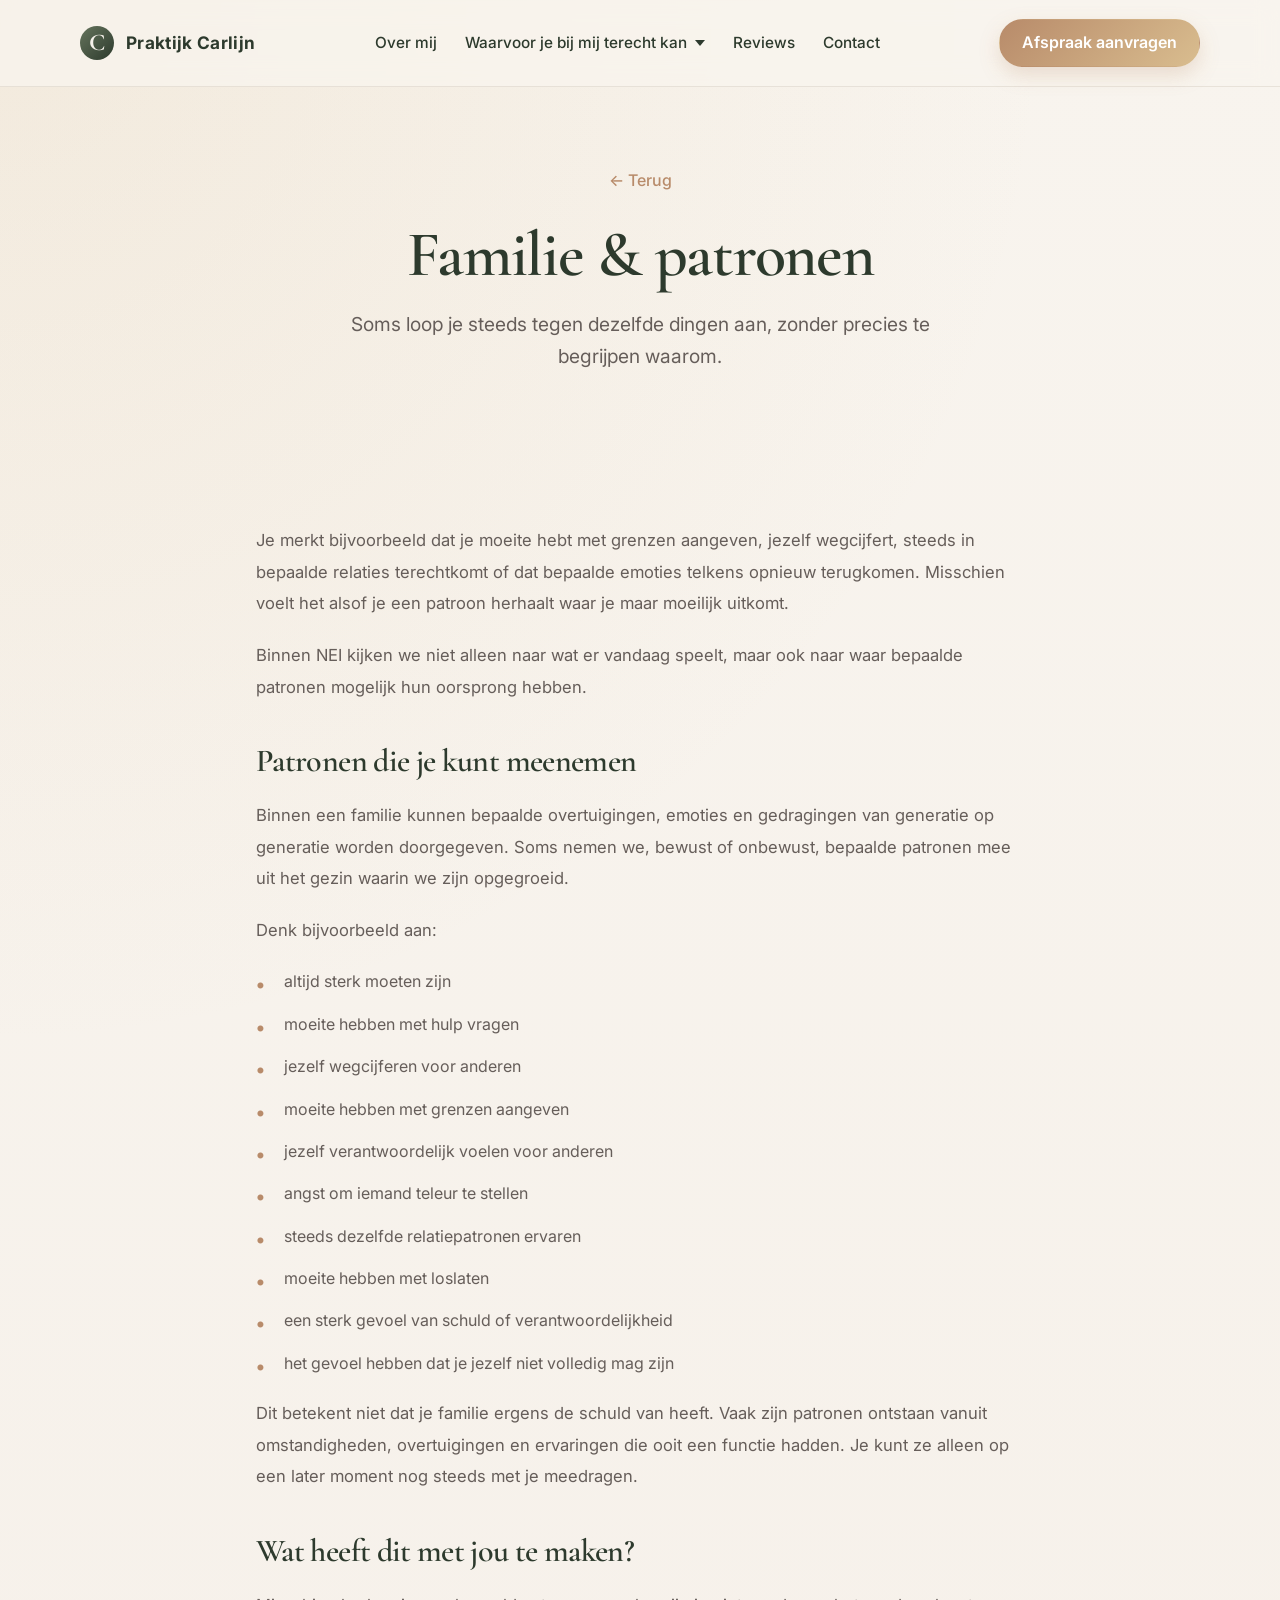
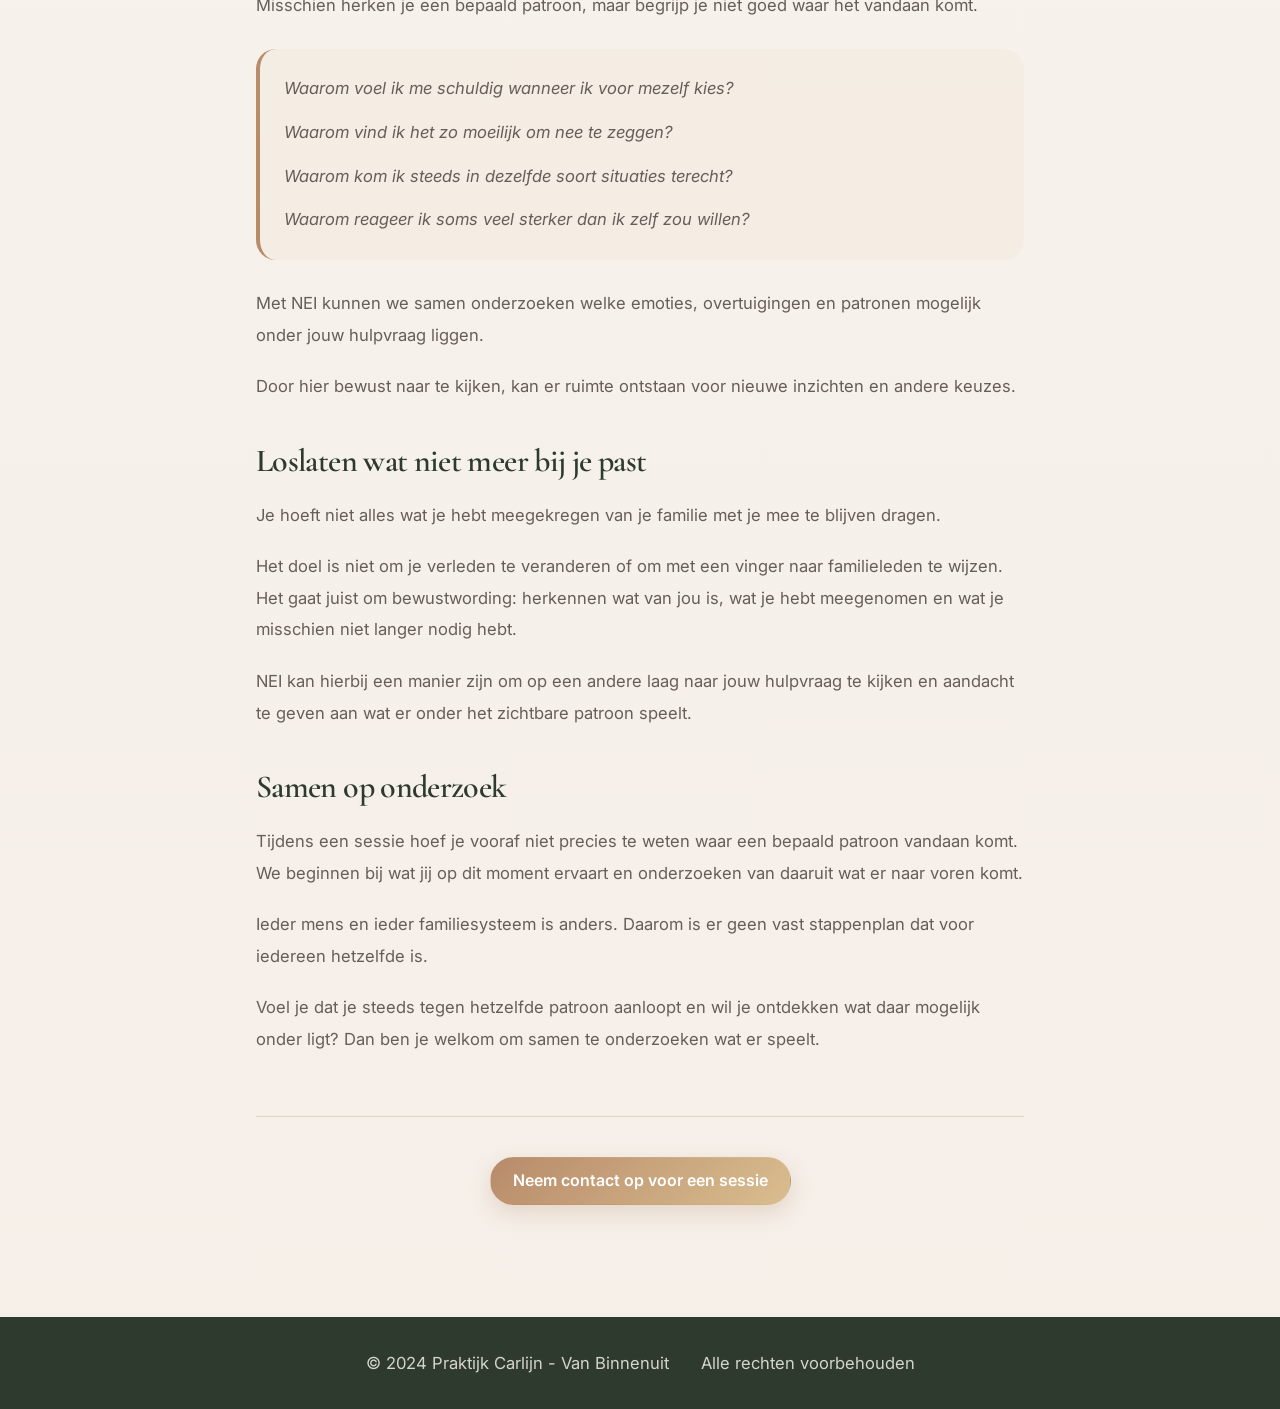
==== commit 189e4036: "Apply remaining changes Co-authored-by: praktijkcarlijn <329102166+praktijkcarlijn@users.noreply.git" ====
--- a/familie-patronen.html
+++ b/familie-patronen.html
@@ -109,7 +109,7 @@
 
     <footer class="footer">
         <div class="container footer-wrap">
-            <p>© 2026 Praktijk Carlijn - Van Binnenuit</p>
+            <p>© 2024 Praktijk Carlijn - Van Binnenuit</p>
             <p>Alle rechten voorbehouden</p>
         </div>
     </footer>
--- a/styles.css
+++ b/styles.css
@@ -227,11 +227,6 @@
     border-top-color: var(--clay);
 }
 
-.nav-dropdown-toggle:focus-visible {
-    outline: 2px solid var(--clay);
-    outline-offset: 4px;
-}
-
 .dropdown-menu {
     position: absolute;
     top: 100%;
@@ -241,6 +236,7 @@
     border-radius: var(--radius-md);
     min-width: 250px;
     padding: 8px 0;
+    margin-top: 0;
     box-shadow: 0 10px 40px rgba(33, 26, 20, 0.12);
     opacity: 0;
     visibility: hidden;
@@ -267,9 +263,10 @@
     padding-left: 24px;
 }
 
-/* Show dropdown on hover or when opened by the toggle */
+/* Show dropdown on hover and focus-within */
 .nav-dropdown:hover .dropdown-menu,
-.nav-dropdown.is-open .dropdown-menu {
+.nav-dropdown:focus-within .dropdown-menu,
+.nav-dropdown.open .dropdown-menu {
     opacity: 1;
     visibility: visible;
     transform: translateY(0);
@@ -443,7 +440,7 @@
     display: grid;
     grid-template-columns: 1fr 1fr;
     gap: 60px;
-    align-items: end;
+    align-items: center;
 }
 
 .hero-copy h1 {
@@ -476,7 +473,7 @@
 }
 
 .hero-card {
-    background: var(--panel);
+    background: linear-gradient(135deg, rgba(217, 189, 143, 0.12), rgba(186, 168, 141, 0.08));
     padding: 40px;
     border-radius: var(--radius-xl);
     border: 1px solid rgba(217, 189, 143, 0.2);
@@ -862,10 +859,6 @@
         gap: 40px;
     }
 
-    .hero-grid {
-        align-items: start;
-    }
-
     .process-grid {
         grid-template-columns: 1fr;
         gap: 32px;
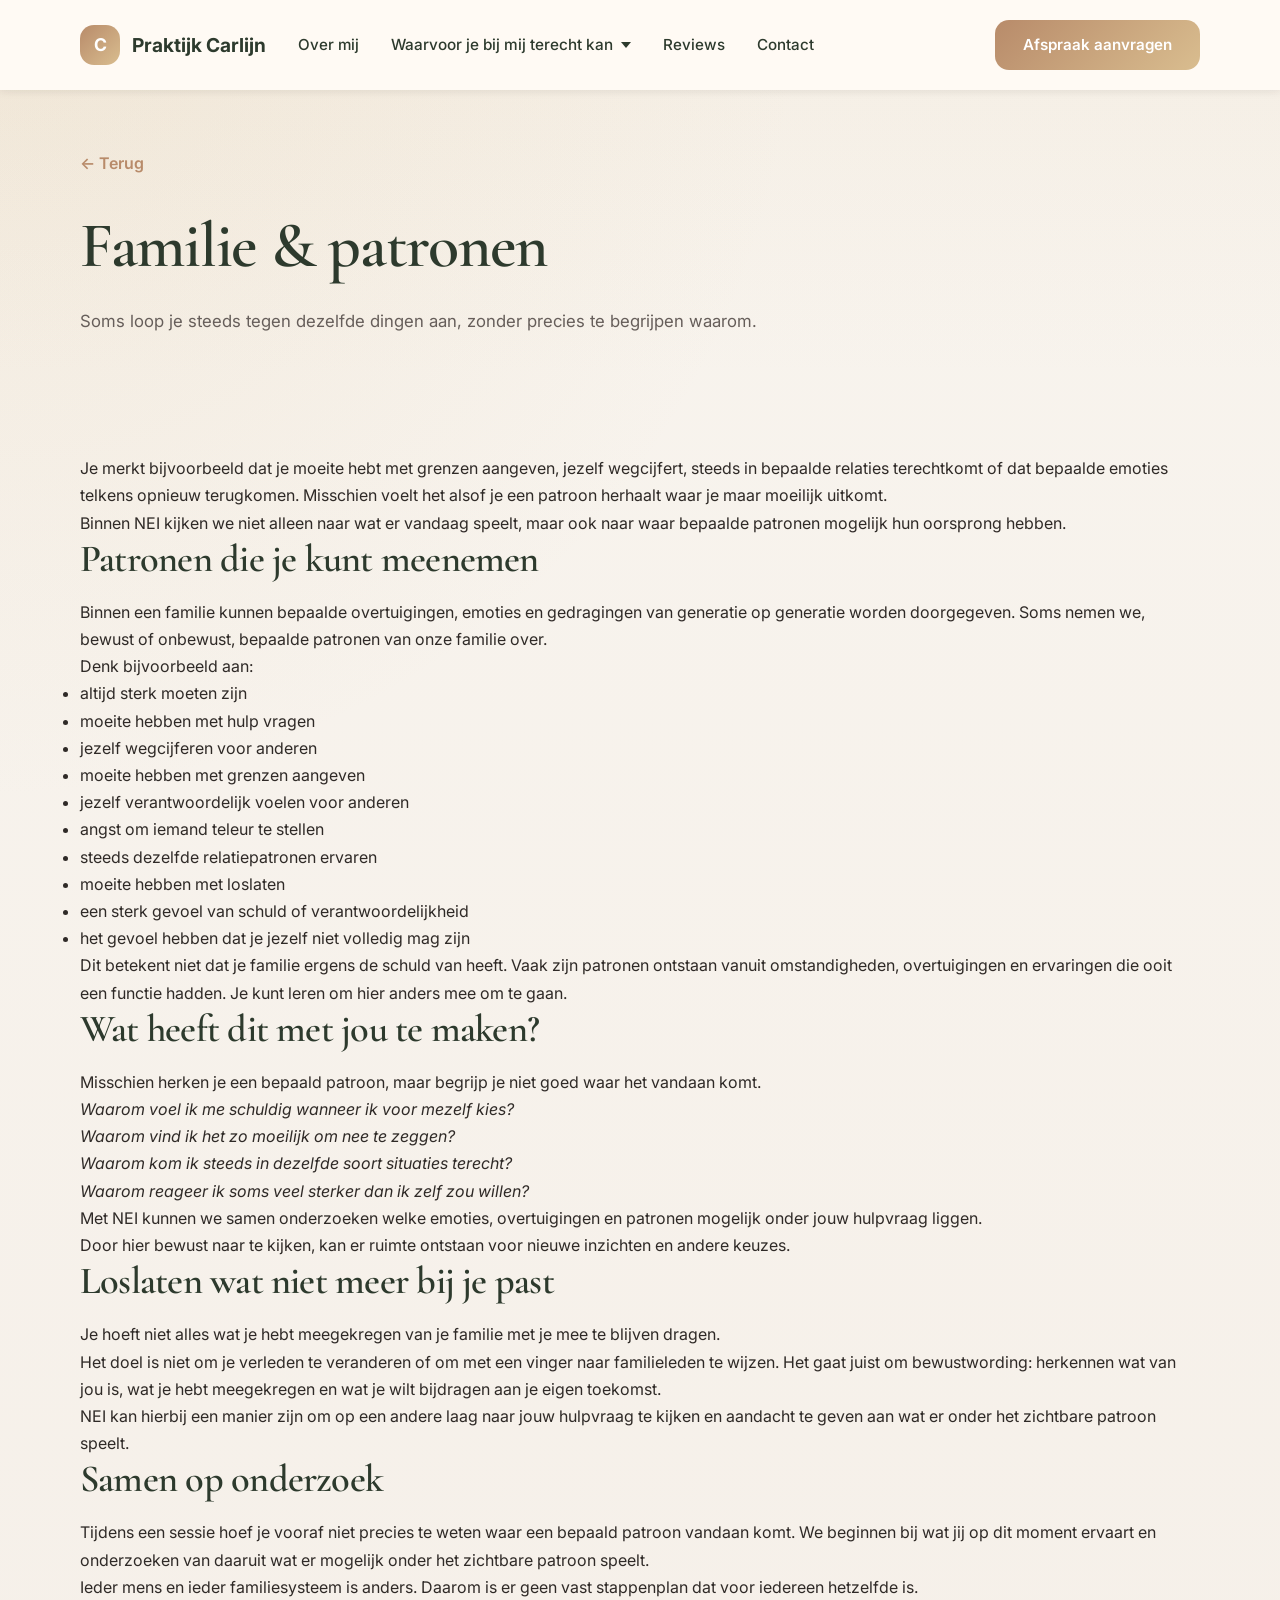
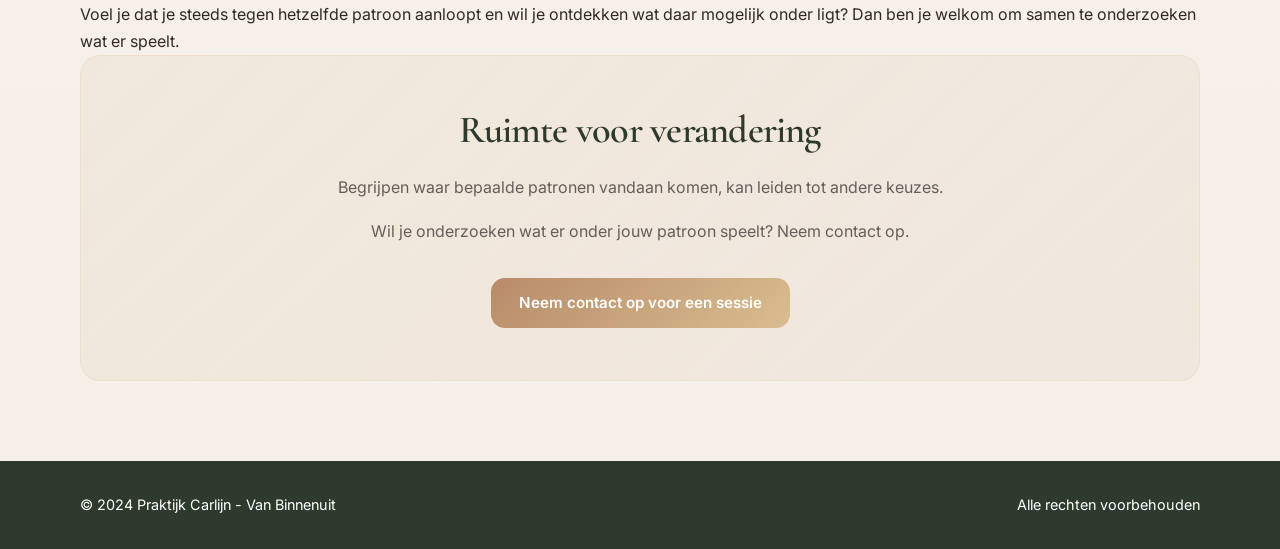
==== commit d321d981: "Fix dropdown menus on all subpages - make them work with proper button elements" ====
--- a/familie-patronen.html
+++ b/familie-patronen.html
@@ -3,8 +3,8 @@
 <head>
     <meta charset="UTF-8">
     <meta name="viewport" content="width=device-width, initial-scale=1.0">
-    <meta name="description" content="Familie & patronen - Praktijk Carlijn">
-    <title>Familie & Patronen | Praktijk Carlijn</title>
+    <meta name="description" content="Familie &amp; patronen - Praktijk Carlijn">
+    <title>Familie &amp; Patronen | Praktijk Carlijn</title>
     <link rel="preconnect" href="https://fonts.googleapis.com">
     <link rel="preconnect" href="https://fonts.gstatic.com" crossorigin>
     <link href="https://fonts.googleapis.com/css2?family=Inter:wght@400;500;600;700;800&family=Cormorant+Garamond:wght@500;600;700&display=swap" rel="stylesheet">
@@ -19,12 +19,12 @@
             </a>
             <nav class="nav" aria-label="Hoofdnavigatie">
                 <a href="index.html#over">Over mij</a>
-                <div class="nav-dropdown">
-                    <button type="button" class="nav-dropdown-toggle" aria-expanded="false" aria-haspopup="true">Waarvoor je bij mij terecht kan</button>
-                    <div class="dropdown-menu">
-                        <a href="mentale-emotionele.html">Mentale & emotionele klachten</a>
+                <div class="nav-dropdown" id="dropdown">
+                    <button class="nav-dropdown-toggle">Waarvoor je bij mij terecht kan</button>
+                    <div class="dropdown-menu" id="dropdownMenu">
+                        <a href="mentale-emotionele.html">Mentale &amp; emotionele klachten</a>
                         <a href="lichamelijke.html">Lichamelijke klachten</a>
-                        <a href="familie-patronen.html">Familie & patronen</a>
+                        <a href="familie-patronen.html">Familie &amp; patronen</a>
                         <a href="kinderwens.html">Kinderwens</a>
                         <a href="persoonlijke-ontwikkeling.html">Persoonlijke ontwikkeling</a>
                     </div>
@@ -40,7 +40,7 @@
         <section class="hero-page">
             <div class="container">
                 <a href="index.html" class="back-link">← Terug</a>
-                <h1>Familie & patronen</h1>
+                <h1>Familie &amp; patronen</h1>
                 <p class="lead">Soms loop je steeds tegen dezelfde dingen aan, zonder precies te begrijpen waarom.</p>
             </div>
         </section>
@@ -53,7 +53,7 @@
                     <p>Binnen NEI kijken we niet alleen naar wat er vandaag speelt, maar ook naar waar bepaalde patronen mogelijk hun oorsprong hebben.</p>
 
                     <h2>Patronen die je kunt meenemen</h2>
-                    <p>Binnen een familie kunnen bepaalde overtuigingen, emoties en gedragingen van generatie op generatie worden doorgegeven. Soms nemen we, bewust of onbewust, bepaalde patronen mee uit het gezin waarin we zijn opgegroeid.</p>
+                    <p>Binnen een familie kunnen bepaalde overtuigingen, emoties en gedragingen van generatie op generatie worden doorgegeven. Soms nemen we, bewust of onbewust, bepaalde patronen van onze familie over.</p>
 
                     <p>Denk bijvoorbeeld aan:</p>
                     <ul class="pattern-list">
@@ -69,7 +69,7 @@
                         <li>het gevoel hebben dat je jezelf niet volledig mag zijn</li>
                     </ul>
 
-                    <p>Dit betekent niet dat je familie ergens de schuld van heeft. Vaak zijn patronen ontstaan vanuit omstandigheden, overtuigingen en ervaringen die ooit een functie hadden. Je kunt ze alleen op een later moment nog steeds met je meedragen.</p>
+                    <p>Dit betekent niet dat je familie ergens de schuld van heeft. Vaak zijn patronen ontstaan vanuit omstandigheden, overtuigingen en ervaringen die ooit een functie hadden. Je kunt leren om hier anders mee om te gaan.</p>
 
                     <h2>Wat heeft dit met jou te maken?</h2>
                     <p>Misschien herken je een bepaald patroon, maar begrijp je niet goed waar het vandaan komt.</p>
@@ -88,12 +88,12 @@
                     <h2>Loslaten wat niet meer bij je past</h2>
                     <p>Je hoeft niet alles wat je hebt meegekregen van je familie met je mee te blijven dragen.</p>
 
-                    <p>Het doel is niet om je verleden te veranderen of om met een vinger naar familieleden te wijzen. Het gaat juist om bewustwording: herkennen wat van jou is, wat je hebt meegenomen en wat je misschien niet langer nodig hebt.</p>
+                    <p>Het doel is niet om je verleden te veranderen of om met een vinger naar familieleden te wijzen. Het gaat juist om bewustwording: herkennen wat van jou is, wat je hebt meegekregen en wat je wilt bijdragen aan je eigen toekomst.</p>
 
                     <p>NEI kan hierbij een manier zijn om op een andere laag naar jouw hulpvraag te kijken en aandacht te geven aan wat er onder het zichtbare patroon speelt.</p>
 
                     <h2>Samen op onderzoek</h2>
-                    <p>Tijdens een sessie hoef je vooraf niet precies te weten waar een bepaald patroon vandaan komt. We beginnen bij wat jij op dit moment ervaart en onderzoeken van daaruit wat er naar voren komt.</p>
+                    <p>Tijdens een sessie hoef je vooraf niet precies te weten waar een bepaald patroon vandaan komt. We beginnen bij wat jij op dit moment ervaart en onderzoeken van daaruit wat er mogelijk onder het zichtbare patroon speelt.</p>
 
                     <p>Ieder mens en ieder familiesysteem is anders. Daarom is er geen vast stappenplan dat voor iedereen hetzelfde is.</p>
 
@@ -101,6 +101,9 @@
                 </div>
 
                 <div class="cta-section">
+                    <h2>Ruimte voor verandering</h2>
+                    <p>Begrijpen waar bepaalde patronen vandaan komen, kan leiden tot andere keuzes.</p>
+                    <p>Wil je onderzoeken wat er onder jouw patroon speelt? Neem contact op.</p>
                     <a href="index.html#contact" class="btn btn-primary">Neem contact op voor een sessie</a>
                 </div>
             </div>
@@ -116,4 +119,4 @@
 
     <script src="script.js"></script>
 </body>
-</html>
+</html>
--- a/styles.css
+++ b/styles.css
@@ -101,89 +101,74 @@
 }
 
 h3 {
-    font-size: clamp(1.35rem, 2vw, 1.8rem);
-    margin-bottom: 10px;
-}
-
-p {
+    font-size: clamp(1.5rem, 2vw, 2rem);
+    margin-bottom: 12px;
+}
+
+.lead {
+    font-size: 1.1rem;
+    margin-bottom: 24px;
     color: var(--muted);
-    font-size: 1.04rem;
-}
+}
+
+/* ============================================
+   HEADER & NAVIGATION
+   ============================================ */
 
 .header {
+    background: var(--panel);
+    padding: 20px 0;
     position: sticky;
     top: 0;
-    z-index: 1000;
-    backdrop-filter: blur(12px);
-    background: rgba(248, 244, 238, 0.75);
-    border-bottom: 1px solid rgba(113, 95, 79, 0.12);
+    z-index: 100;
+    box-shadow: 0 2px 8px var(--shadow);
 }
 
 .nav-wrap {
     display: flex;
-    align-items: center;
     justify-content: space-between;
-    min-height: 86px;
-    gap: 20px;
+    align-items: center;
+    gap: 32px;
 }
 
 .brand {
-    display: inline-flex;
+    display: flex;
     align-items: center;
     gap: 12px;
-    font-size: 1.08rem;
     font-weight: 700;
-    letter-spacing: 0.02em;
+    font-size: 1.2rem;
     color: var(--forest);
 }
 
 .brand-mark {
-    display: inline-flex;
+    display: flex;
     align-items: center;
     justify-content: center;
-    width: 34px;
-    height: 34px;
-    border-radius: 50%;
-    background: linear-gradient(135deg, var(--olive), var(--forest));
-    color: #f5f1ea;
-    font-family: 'Cormorant Garamond', serif;
-    font-size: 1.5rem;
+    width: 40px;
+    height: 40px;
+    background: linear-gradient(135deg, var(--clay), var(--gold));
+    color: white;
+    border-radius: var(--radius-md);
     font-weight: 700;
+    font-size: 1.1rem;
 }
 
 .nav {
     display: flex;
     align-items: center;
-    gap: 28px;
+    gap: 32px;
+    flex: 1;
 }
 
 .nav a {
-    position: relative;
-    color: var(--forest);
-    font-size: 0.96rem;
+    font-size: 0.95rem;
     font-weight: 500;
+    color: var(--forest);
     transition: color 0.2s ease;
-}
-
-.nav a::after {
-    content: "";
-    position: absolute;
-    left: 0;
-    bottom: -8px;
-    width: 100%;
-    height: 2px;
-    background: var(--clay);
-    transform: scaleX(0);
-    transform-origin: left;
-    transition: transform 0.25s ease;
 }
 
 .nav a:hover {
     color: var(--clay);
-}
-
-.nav a:hover::after {
-    transform: scaleX(1);
 }
 
 /* Dropdown Menu Styles */
@@ -206,6 +191,7 @@
     align-items: center;
     gap: 8px;
     transition: color 0.2s ease;
+    position: relative;
 }
 
 .nav-dropdown-toggle::after {
@@ -219,24 +205,26 @@
     transition: transform 0.2s ease;
 }
 
-.nav-dropdown-toggle:hover {
+.nav-dropdown-toggle:hover,
+.nav-dropdown-toggle:focus {
     color: var(--clay);
-}
-
-.nav-dropdown-toggle:hover::after {
+    outline: none;
+}
+
+.nav-dropdown-toggle:hover::after,
+.nav-dropdown-toggle:focus::after {
     border-top-color: var(--clay);
 }
 
 .dropdown-menu {
     position: absolute;
-    top: 100%;
+    top: calc(100% + 8px);
     left: 0;
     background: rgba(248, 244, 238, 0.98);
     border: 1px solid rgba(113, 95, 79, 0.15);
     border-radius: var(--radius-md);
     min-width: 250px;
     padding: 8px 0;
-    margin-top: 0;
     box-shadow: 0 10px 40px rgba(33, 26, 20, 0.12);
     opacity: 0;
     visibility: hidden;
@@ -246,6 +234,13 @@
     z-index: 999;
 }
 
+.dropdown-menu.show {
+    opacity: 1;
+    visibility: visible;
+    transform: translateY(0);
+    pointer-events: auto;
+}
+
 .dropdown-menu a {
     display: block;
     padding: 12px 20px;
@@ -263,73 +258,391 @@
     padding-left: 24px;
 }
 
-/* Show dropdown on hover and focus-within */
-.nav-dropdown:hover .dropdown-menu,
-.nav-dropdown:focus-within .dropdown-menu,
-.nav-dropdown.open .dropdown-menu {
-    opacity: 1;
-    visibility: visible;
-    transform: translateY(0);
-    pointer-events: auto;
-}
+.nav-btn {
+    margin-left: auto;
+}
+
+/* ============================================
+   BUTTONS
+   ============================================ */
 
 .btn {
     display: inline-flex;
     align-items: center;
     justify-content: center;
-    min-height: 48px;
-    padding: 0 22px;
-    border-radius: 999px;
+    padding: 12px 28px;
+    border-radius: var(--radius-md);
     font-weight: 600;
-    transition: transform 0.2s ease, box-shadow 0.2s ease, background 0.2s ease;
-    border: 1px solid transparent;
+    font-size: 0.95rem;
+    transition: all 0.2s ease;
+    border: none;
+    cursor: pointer;
+    text-decoration: none;
 }
 
 .btn-primary {
     background: linear-gradient(135deg, var(--clay), var(--gold));
     color: white;
-    box-shadow: 0 8px 20px rgba(184, 139, 106, 0.25);
 }
 
 .btn-primary:hover {
     transform: translateY(-2px);
-    box-shadow: 0 12px 28px rgba(184, 139, 106, 0.35);
+    box-shadow: 0 8px 24px rgba(184, 139, 106, 0.3);
 }
 
 .btn-secondary {
-    background: rgba(113, 95, 79, 0.12);
+    background: transparent;
+    border: 2px solid var(--forest);
     color: var(--forest);
 }
 
 .btn-secondary:hover {
-    background: rgba(113, 95, 79, 0.18);
-}
-
-/* Page content styles */
+    background: var(--forest);
+    color: white;
+}
+
+/* ============================================
+   HERO SECTION
+   ============================================ */
+
+.hero {
+    padding: 80px 0 112px;
+}
+
+.hero-grid {
+    display: grid;
+    grid-template-columns: 1fr 1fr;
+    gap: 64px;
+    align-items: center;
+}
+
+.hero-copy h1 {
+    margin-bottom: 22px;
+    color: var(--forest);
+}
+
+.hero-actions {
+    margin: 32px 0;
+}
+
+.hero-actions a {
+    display: inline-flex;
+}
+
+.hero-points {
+    list-style: none;
+    display: flex;
+    flex-direction: column;
+    gap: 12px;
+    margin-top: 24px;
+}
+
+.hero-points li {
+    font-size: 0.95rem;
+    color: var(--muted);
+    display: flex;
+    align-items: center;
+    gap: 10px;
+}
+
+.hero-points li::before {
+    content: "✓";
+    display: flex;
+    align-items: center;
+    justify-content: center;
+    width: 24px;
+    height: 24px;
+    background: var(--clay);
+    color: white;
+    border-radius: 50%;
+    font-size: 0.8rem;
+    font-weight: 700;
+}
+
+.hero-card {
+    background: var(--card);
+    border: 1px solid var(--line);
+    border-radius: var(--radius-lg);
+    padding: 40px;
+    backdrop-filter: blur(10px);
+}
+
+.card-badge {
+    display: inline-block;
+    background: var(--gold);
+    color: white;
+    padding: 6px 14px;
+    border-radius: var(--radius-md);
+    font-size: 0.8rem;
+    font-weight: 600;
+    margin-bottom: 12px;
+}
+
+.hero-card h2 {
+    margin-bottom: 16px;
+}
+
+.hero-card p {
+    font-size: 0.95rem;
+    color: var(--muted);
+    margin-bottom: 24px;
+    line-height: 1.7;
+}
+
+.mini-list {
+    display: flex;
+    flex-direction: column;
+    gap: 16px;
+    padding-top: 16px;
+    border-top: 1px solid var(--line);
+}
+
+.mini-list > div {
+    display: flex;
+    gap: 12px;
+}
+
+.mini-list span {
+    font-size: 1.4rem;
+}
+
+.mini-list strong {
+    display: block;
+    font-size: 0.9rem;
+    color: var(--forest);
+    margin-bottom: 4px;
+}
+
+.mini-list p {
+    font-size: 0.9rem;
+    color: var(--muted);
+    margin: 0;
+}
+
+/* ============================================
+   ABOUT SECTION
+   ============================================ */
+
+.about {
+    background: var(--bg-soft);
+}
+
+.about-grid {
+    display: grid;
+    grid-template-columns: 1fr 1fr;
+    gap: 64px;
+    align-items: start;
+}
+
+.about-image {
+    display: flex;
+    justify-content: center;
+}
+
+.portrait-frame {
+    width: 280px;
+    height: 320px;
+    border: 2px solid var(--line);
+    border-radius: var(--radius-lg);
+    overflow: hidden;
+    background: linear-gradient(135deg, rgba(217, 189, 143, 0.1), rgba(184, 139, 106, 0.1));
+}
+
+.portrait-content {
+    width: 100%;
+    height: 100%;
+    display: flex;
+    align-items: center;
+    justify-content: center;
+    font-size: 6rem;
+}
+
+.about-copy {
+    display: flex;
+    flex-direction: column;
+    gap: 16px;
+}
+
+.about-copy p {
+    font-size: 1rem;
+    color: var(--text);
+    line-height: 1.8;
+}
+
+/* ============================================
+   TESTIMONIALS SECTION
+   ============================================ */
+
+.testimonials {
+    background: var(--panel);
+}
+
+.reviews-grid {
+    display: grid;
+    grid-template-columns: repeat(auto-fit, minmax(320px, 1fr));
+    gap: 32px;
+}
+
+.card {
+    background: white;
+    border: 1px solid var(--line);
+    border-radius: var(--radius-lg);
+    padding: 32px;
+    transition: all 0.3s ease;
+}
+
+.card:hover {
+    box-shadow: 0 12px 32px var(--shadow);
+    transform: translateY(-4px);
+}
+
+.review-card {
+    display: flex;
+    flex-direction: column;
+    gap: 16px;
+}
+
+.stars {
+    font-size: 1.2rem;
+    color: var(--gold);
+}
+
+.review-card p {
+    font-size: 0.95rem;
+    color: var(--text);
+    line-height: 1.7;
+}
+
+.review-signature {
+    font-weight: 600;
+    color: var(--clay);
+    margin-top: 8px !important;
+}
+
+/* ============================================
+   CONTACT SECTION
+   ============================================ */
+
+.contact {
+    background: linear-gradient(135deg, rgba(217, 189, 143, 0.08), rgba(184, 139, 106, 0.08));
+}
+
+.contact-wrap {
+    display: grid;
+    grid-template-columns: 1fr 1fr;
+    gap: 64px;
+    align-items: center;
+}
+
+.contact-copy h2 {
+    margin-bottom: 16px;
+}
+
+.contact-copy p {
+    font-size: 1rem;
+    color: var(--text);
+    line-height: 1.7;
+    margin-bottom: 0;
+}
+
+.contact-card {
+    background: white;
+    border: 1px solid var(--line);
+    border-radius: var(--radius-lg);
+    padding: 40px;
+    display: flex;
+    flex-direction: column;
+    gap: 24px;
+}
+
+.contact-item {
+    display: flex;
+    gap: 16px;
+}
+
+.contact-item span {
+    font-size: 1.8rem;
+}
+
+.contact-item strong {
+    display: block;
+    font-size: 0.9rem;
+    color: var(--forest);
+    margin-bottom: 4px;
+}
+
+.contact-item p {
+    font-size: 0.95rem;
+    color: var(--muted);
+    margin: 0;
+}
+
+.contact-item a {
+    color: var(--clay);
+    font-weight: 600;
+}
+
+.contact-item a:hover {
+    text-decoration: underline;
+}
+
+.contact-cta {
+    display: flex;
+    gap: 12px;
+    margin-top: 12px;
+}
+
+.contact-cta a {
+    flex: 1;
+}
+
+/* ============================================
+   FOOTER
+   ============================================ */
+
+.footer {
+    background: var(--forest);
+    color: white;
+    padding: 32px 0;
+}
+
+.footer-wrap {
+    display: flex;
+    justify-content: space-between;
+    align-items: center;
+    gap: 32px;
+}
+
+.footer p {
+    font-size: 0.9rem;
+}
+
+/* ============================================
+   SUBPAGE STYLES (mentale, lichamelijke, etc)
+   ============================================ */
+
 .hero-page {
-    padding: 80px 0 40px;
-    text-align: center;
+    padding: 60px 0 40px;
+    background: linear-gradient(180deg, rgba(217, 189, 143, 0.08) 0%, transparent 100%);
 }
 
 .hero-page h1 {
-    margin-bottom: 16px;
+    margin-bottom: 24px;
+    color: var(--forest);
 }
 
 .hero-page .lead {
-    font-size: 1.2rem;
-    color: var(--muted);
-    max-width: 600px;
-    margin: 0 auto;
+    font-size: 1.05rem;
+    max-width: 800px;
+    margin-bottom: 0;
 }
 
 .back-link {
-    display: inline-flex;
-    align-items: center;
-    gap: 6px;
+    display: inline-block;
     color: var(--clay);
-    font-weight: 500;
-    margin-bottom: 24px;
-    transition: transform 0.2s ease;
+    font-weight: 600;
+    margin-bottom: 32px;
+    transition: all 0.2s ease;
 }
 
 .back-link:hover {
@@ -337,521 +650,95 @@
 }
 
 .content-page {
-    max-width: 800px;
-    margin: 0 auto;
-}
-
-.rich-content {
-    line-height: 1.9;
-}
-
-.rich-content p {
-    margin-bottom: 20px;
-}
-
-.rich-content h2 {
-    margin-top: 40px;
-    margin-bottom: 20px;
-    font-size: clamp(1.6rem, 2.5vw, 2.4rem);
-}
-
-.rich-content ul {
-    list-style: none;
-    padding: 0;
-    margin: 20px 0;
-}
-
-.rich-content ul li {
-    padding-left: 28px;
-    margin-bottom: 12px;
-    position: relative;
-    color: var(--muted);
-}
-
-.rich-content ul li::before {
-    content: "•";
-    position: absolute;
-    left: 0;
-    color: var(--clay);
-    font-weight: bold;
-    font-size: 1.2em;
-}
-
-.questions-block {
-    background: rgba(217, 189, 143, 0.08);
-    padding: 24px;
-    border-radius: var(--radius-lg);
-    margin: 28px 0;
-    border-left: 4px solid var(--clay);
-}
-
-.questions-block p {
-    margin-bottom: 12px;
-    color: var(--muted);
-}
-
-.questions-block p:last-child {
-    margin-bottom: 0;
+    padding: 80px 0;
+}
+
+.content-page > .container > .topics-list {
+    margin-top: 24px;
 }
 
 .topics-list {
     display: grid;
-    grid-template-columns: repeat(auto-fit, minmax(200px, 1fr));
-    gap: 24px;
-    margin: 40px 0;
+    grid-template-columns: repeat(auto-fit, minmax(320px, 1fr));
+    gap: 36px;
+    margin-bottom: 80px;
 }
 
 .topic-item {
-    background: var(--card);
     padding: 28px;
+    background: var(--card-strong);
+    border: 1px solid var(--line);
     border-radius: var(--radius-lg);
-    border: 1px solid var(--line);
     transition: all 0.3s ease;
 }
 
 .topic-item:hover {
     transform: translateY(-4px);
-    box-shadow: 0 12px 24px var(--shadow-strong);
+    box-shadow: 0 12px 32px var(--shadow-strong);
+    border-color: var(--clay);
 }
 
 .topic-item h3 {
+    font-size: 1.1rem;
     margin-bottom: 12px;
+    color: var(--forest);
 }
 
 .topic-item p {
     font-size: 0.95rem;
     color: var(--muted);
+    line-height: 1.6;
+    margin: 0;
 }
 
 .cta-section {
+    background: linear-gradient(135deg, rgba(217, 189, 143, 0.15), rgba(184, 139, 106, 0.08));
+    border: 1px solid rgba(217, 189, 143, 0.2);
+    border-radius: var(--radius-lg);
+    padding: 52px;
     text-align: center;
-    margin-top: 60px;
-    padding-top: 40px;
-    border-top: 1px solid var(--line);
-}
-
-.hero {
-    padding: 120px 0 80px;
-    position: relative;
-    overflow: hidden;
-}
-
-.hero-grid {
-    display: grid;
-    grid-template-columns: 1fr 1fr;
-    gap: 60px;
-    align-items: center;
-}
-
-.hero-copy h1 {
+}
+
+.cta-section h2 {
     margin-bottom: 20px;
-}
-
-.hero-copy .lead {
+    color: var(--forest);
+}
+
+.cta-section p {
+    font-size: 1rem;
+    margin-bottom: 16px;
+    color: var(--muted);
+    line-height: 1.8;
+}
+
+.cta-section p:last-of-type {
     margin-bottom: 32px;
-    font-size: 1.1rem;
-}
-
-.hero-actions {
-    margin-bottom: 40px;
-}
-
-.hero-actions a {
-    display: inline-flex;
-}
-
-.hero-points {
-    list-style: none;
-    display: flex;
-    gap: 32px;
-    flex-wrap: wrap;
-}
-
-.hero-points li {
-    font-weight: 500;
-    color: var(--olive);
-}
-
-.hero-card {
-    background: linear-gradient(135deg, rgba(217, 189, 143, 0.12), rgba(186, 168, 141, 0.08));
-    padding: 40px;
-    border-radius: var(--radius-xl);
-    border: 1px solid rgba(217, 189, 143, 0.2);
-    backdrop-filter: blur(10px);
-}
-
-.card-badge {
-    display: inline-block;
-    padding: 8px 16px;
-    background: rgba(184, 139, 106, 0.15);
-    border-radius: 999px;
-    color: var(--clay);
-    font-weight: 600;
-    font-size: 0.85rem;
-    margin-bottom: 16px;
-}
-
-.hero-card h2 {
-    margin-bottom: 16px;
-}
-
-.hero-card p {
-    margin-bottom: 28px;
-}
-
-.mini-list {
-    display: flex;
-    flex-direction: column;
-    gap: 16px;
-}
-
-.mini-list > div {
-    display: flex;
-    gap: 12px;
-}
-
-.mini-list span {
-    font-size: 1.5rem;
-}
-
-.mini-list strong {
-    color: var(--forest);
-    display: block;
-    margin-bottom: 4px;
-}
-
-.mini-list p {
-    font-size: 0.95rem;
-    margin: 0;
-}
-
-.about {
-    background: rgba(217, 189, 143, 0.06);
-}
-
-.about-grid {
-    display: grid;
-    grid-template-columns: 1fr 1fr;
-    gap: 60px;
-    align-items: start;
-}
-
-.about-image {
-    position: relative;
-}
-
-.portrait-frame {
-    aspect-ratio: 1;
-    background: linear-gradient(135deg, var(--sage), var(--olive));
-    border-radius: var(--radius-xl);
-    padding: 2px;
-    overflow: hidden;
-}
-
-.portrait-content {
-    width: 100%;
-    height: 100%;
-    background: var(--bg);
-    border-radius: calc(var(--radius-xl) - 2px);
-    display: flex;
-    align-items: center;
-    justify-content: center;
-    font-size: 4rem;
-}
-
-.about-copy p {
-    margin-bottom: 24px;
-}
-
-.treatments {
-    background: rgba(217, 189, 143, 0.06);
-}
-
-.cards-grid {
-    display: grid;
-    grid-template-columns: repeat(auto-fit, minmax(280px, 1fr));
-    gap: 28px;
-}
-
-.card {
-    background: var(--card);
-    padding: 32px;
-    border-radius: var(--radius-lg);
-    border: 1px solid var(--line);
-    transition: all 0.3s ease;
-}
-
-.card:hover {
-    transform: translateY(-8px);
-    box-shadow: 0 20px 40px var(--shadow-strong);
-}
-
-.card .icon {
-    font-size: 2.5rem;
-    margin-bottom: 12px;
-}
-
-.card h3 {
-    margin-bottom: 8px;
-}
-
-.card .meta {
-    font-size: 0.95rem;
-    color: var(--muted);
-    margin-bottom: 16px;
-}
-
-.card ul {
-    list-style: none;
-    padding-left: 0;
-}
-
-.card ul li {
-    padding-left: 20px;
-    position: relative;
-    font-size: 0.95rem;
-    color: var(--muted);
-    margin-bottom: 8px;
-}
-
-.card ul li::before {
-    content: "✓";
-    position: absolute;
-    left: 0;
-    color: var(--clay);
-    font-weight: bold;
-}
-
-.card.highlight {
-    background: linear-gradient(135deg, rgba(217, 189, 143, 0.15), rgba(186, 168, 141, 0.1));
-    border-color: var(--clay);
-    transform: scale(1.02);
-}
-
-.note-box {
-    background: rgba(217, 189, 143, 0.12);
-    padding: 24px;
-    border-radius: var(--radius-lg);
-    border-left: 4px solid var(--clay);
-    margin-top: 32px;
-}
-
-.note-box p {
-    margin: 0;
-}
-
-.process {
-}
-
-.process-grid {
-    display: grid;
-    grid-template-columns: repeat(auto-fit, minmax(280px, 1fr));
-    gap: 40px;
-    margin-top: 60px;
-}
-
-.step {
-    position: relative;
-    padding-left: 60px;
-}
-
-.step span {
-    position: absolute;
-    left: 0;
-    top: 0;
-    font-size: 2.5rem;
-    font-weight: 700;
-    color: var(--clay);
-    opacity: 0.3;
-}
-
-.step h3 {
-    margin-bottom: 12px;
-}
-
-.step p {
-    font-size: 0.95rem;
-}
-
-.testimonials {
-    background: rgba(217, 189, 143, 0.06);
-}
-
-.reviews-grid {
-    grid-template-columns: repeat(auto-fit, minmax(300px, 1fr));
-}
-
-.review-card {
-    background: white;
-}
-
-.review-card .stars {
-    display: block;
-    margin-bottom: 16px;
-    color: var(--clay);
-    font-size: 1.1rem;
-    letter-spacing: 2px;
-}
-
-.review-card p {
-    margin-bottom: 12px;
-    font-size: 0.95rem;
-    line-height: 1.8;
-}
-
-.review-card strong {
-    display: block;
-    margin-top: 16px;
-    color: var(--forest);
-}
-
-.availability {
-    background: rgba(217, 189, 143, 0.08);
-}
-
-.availability-card {
-    max-width: 600px;
+}
+
+.cta-section .btn {
     margin: 0 auto;
-    background: rgba(255, 250, 245, 0.8);
-    padding: 48px;
-    border-radius: var(--radius-xl);
-    border: 1px solid var(--line);
-    text-align: center;
-}
-
-.availability-badge {
-    display: inline-block;
-    padding: 8px 16px;
-    background: rgba(184, 139, 106, 0.15);
-    border-radius: 999px;
-    color: var(--clay);
-    font-weight: 600;
-    font-size: 0.85rem;
-    margin-bottom: 16px;
-}
-
-.availability-card h2 {
-    margin-bottom: 32px;
-}
-
-.availability-info {
-    text-align: left;
-    margin-bottom: 32px;
-}
-
-.info-item {
-    display: flex;
-    gap: 16px;
-    align-items: flex-start;
-}
-
-.info-item span {
-    font-size: 2rem;
-}
-
-.info-item div {
-    flex: 1;
-}
-
-.info-item strong {
-    display: block;
-    color: var(--forest);
-    margin-bottom: 4px;
-}
-
-.info-item p {
-    font-size: 0.95rem;
-    margin: 0;
-}
-
-.availability-cta p {
-    font-size: 1.1rem;
-    margin-bottom: 0;
-}
-
-.contact {
-}
-
-.contact-wrap {
-    display: grid;
-    grid-template-columns: 1fr 1fr;
-    gap: 60px;
-    align-items: start;
-}
-
-.contact-copy p:first-of-type {
-    font-size: 1.05rem;
-}
-
-.contact-card {
-    background: var(--panel);
-    padding: 32px;
-    border-radius: var(--radius-lg);
-    border: 1px solid var(--line);
-}
-
-.contact-item {
-    display: flex;
-    gap: 16px;
-    margin-bottom: 24px;
-}
-
-.contact-item:last-of-type {
-    margin-bottom: 0;
-}
-
-.contact-item span {
-    font-size: 1.8rem;
-    flex-shrink: 0;
-}
-
-.contact-item strong {
-    display: block;
-    color: var(--forest);
-    margin-bottom: 4px;
-}
-
-.contact-item a {
-    color: var(--clay);
-    text-decoration: underline;
-}
-
-.contact-item a:hover {
-    color: var(--forest);
-}
-
-.contact-cta {
-    display: flex;
-    gap: 16px;
-    margin-top: 24px;
-    padding-top: 24px;
-    border-top: 1px solid var(--line);
-}
-
-.contact-cta a {
-    flex: 1;
-}
-
-.footer {
-    background: var(--forest);
-    color: rgba(255, 250, 245, 0.8);
-    padding: 32px 0;
-    text-align: center;
-    font-size: 0.9rem;
-}
-
-.footer-wrap {
-    display: flex;
-    justify-content: center;
-    gap: 32px;
-    flex-wrap: wrap;
-}
-
-.footer p {
-    color: inherit;
-}
+}
+
+/* ============================================
+   RESPONSIVE
+   ============================================ */
 
 @media (max-width: 768px) {
+    .nav-wrap {
+        gap: 16px;
+    }
+
+    .nav {
+        gap: 16px;
+        font-size: 0.85rem;
+    }
+
+    .nav-btn {
+        margin-left: 0;
+        padding: 10px 16px;
+        font-size: 0.85rem;
+    }
+
     .hero-grid,
     .about-grid,
     .contact-wrap {
@@ -859,32 +746,25 @@
         gap: 40px;
     }
 
-    .process-grid {
-        grid-template-columns: 1fr;
-        gap: 32px;
-    }
-
-    .nav {
-        gap: 16px;
-    }
-
-    .hero-card {
-        padding: 24px;
-    }
-
-    .cards-grid {
-        grid-template-columns: 1fr;
-    }
-
     .reviews-grid {
         grid-template-columns: 1fr;
     }
 
+    .footer-wrap {
+        flex-direction: column;
+        text-align: center;
+    }
+
+    .topics-list {
+        grid-template-columns: 1fr;
+        gap: 24px;
+    }
+
+    .cta-section {
+        padding: 36px 24px;
+    }
+
     .topic-item {
         padding: 20px;
     }
-
-    .nav-btn {
-        display: none;
-    }
-}
+}
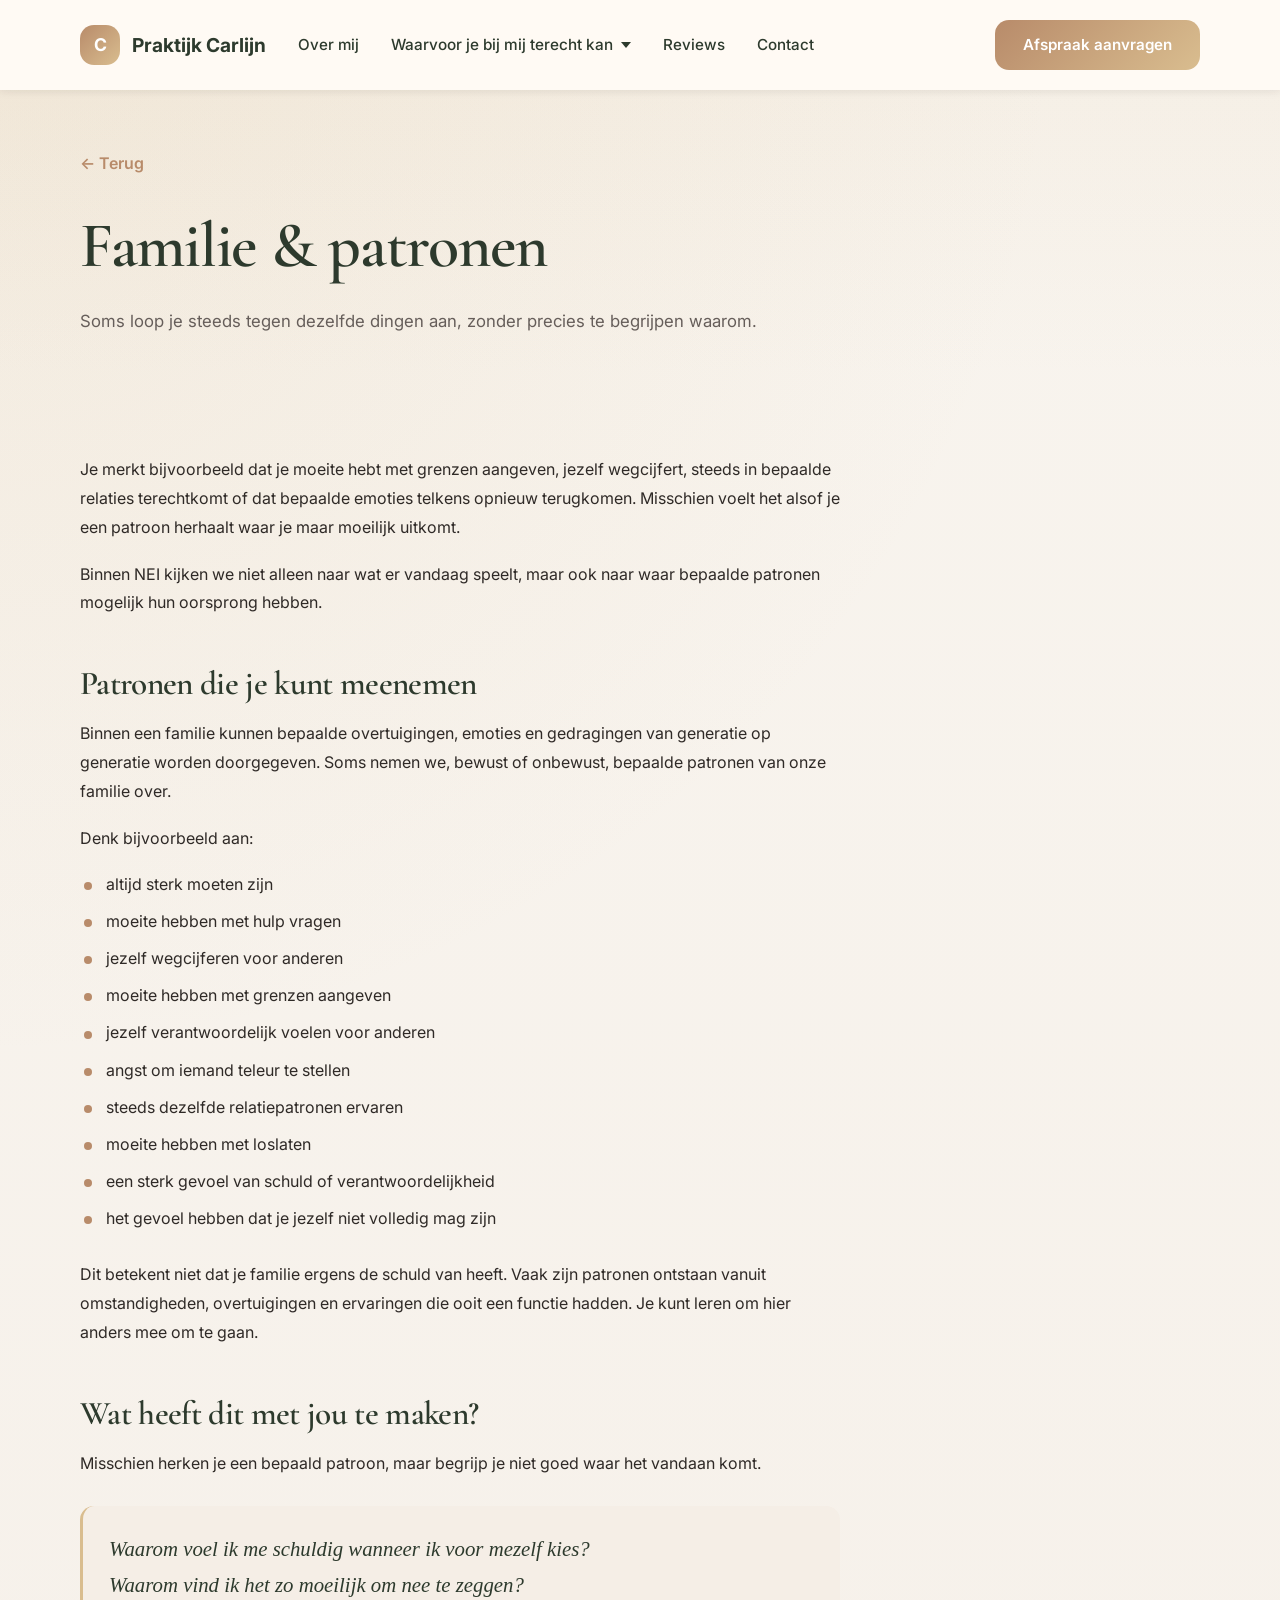
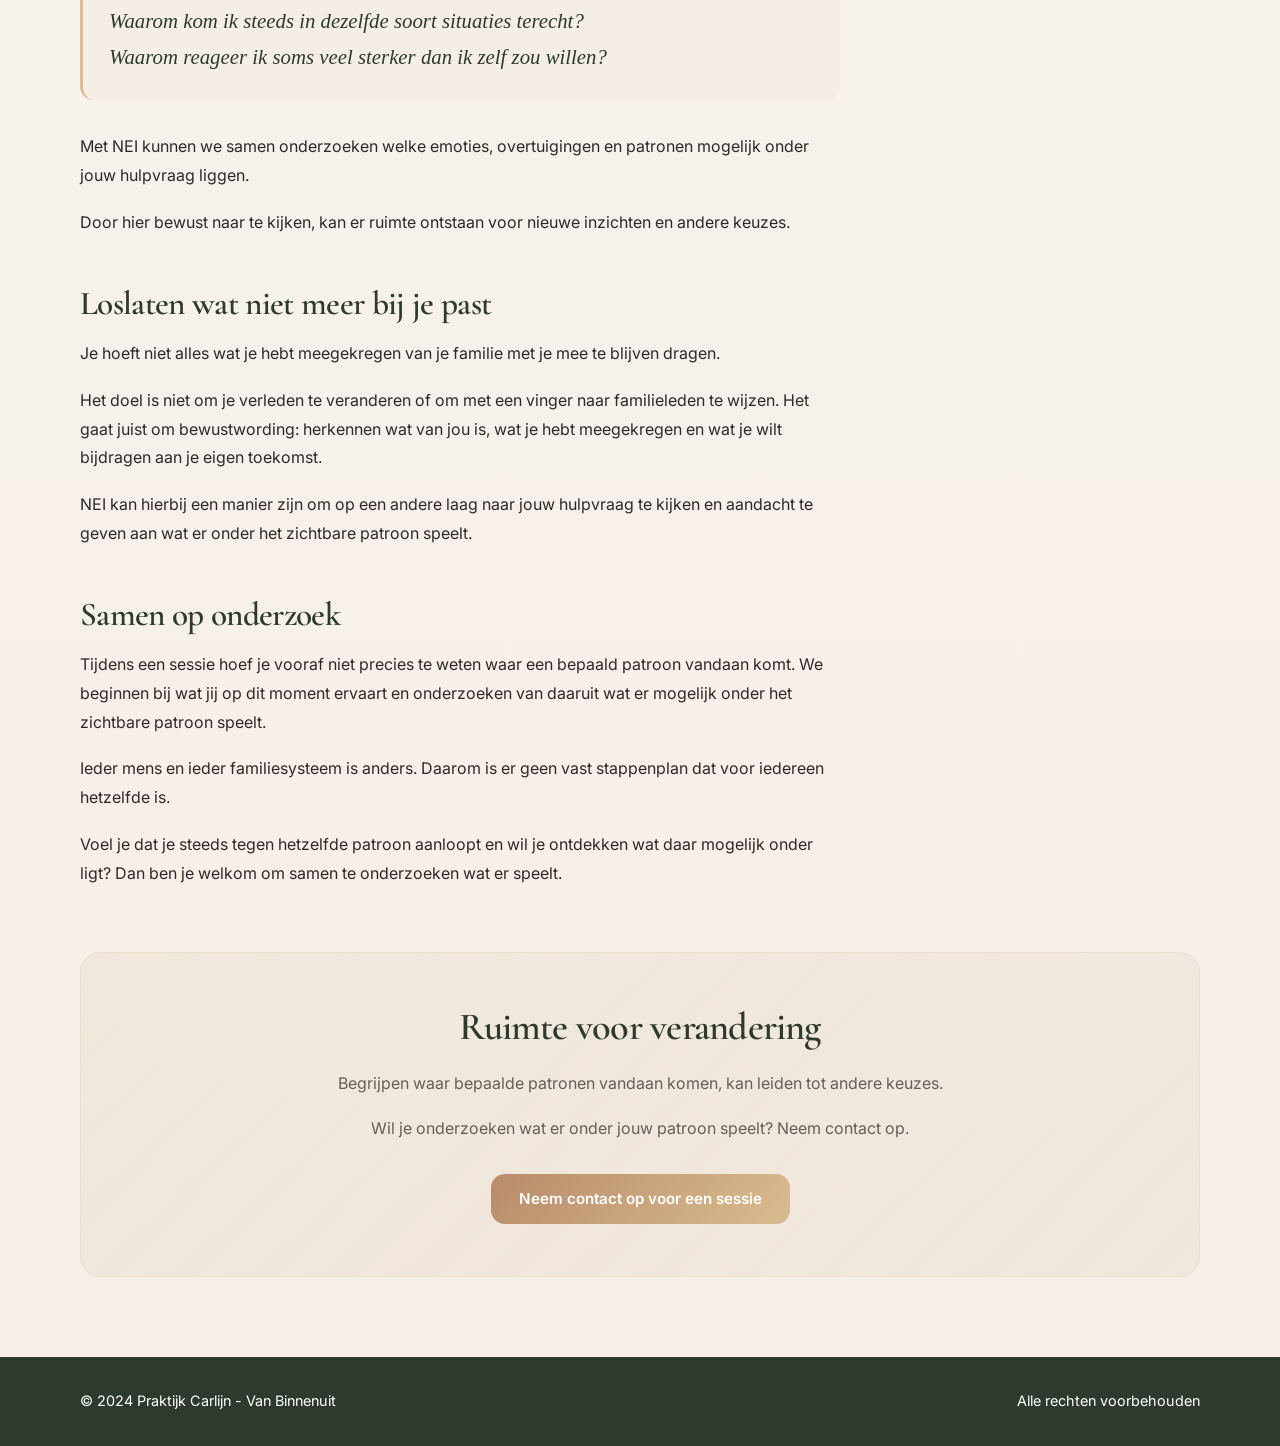
==== commit 87264c00: "Improve mobile layout across all pages Add a menu button for phones (fixes the header forcing phones" ====
--- a/familie-patronen.html
+++ b/familie-patronen.html
@@ -17,7 +17,7 @@
                 <span class="brand-mark">C</span>
                 <span>Praktijk Carlijn</span>
             </a>
-            <nav class="nav" aria-label="Hoofdnavigatie">
+            <nav class="nav" id="mainNav" aria-label="Hoofdnavigatie">
                 <a href="index.html#over">Over mij</a>
                 <div class="nav-dropdown" id="dropdown">
                     <button class="nav-dropdown-toggle">Waarvoor je bij mij terecht kan</button>
@@ -31,8 +31,13 @@
                 </div>
                 <a href="index.html#reviews">Reviews</a>
                 <a href="index.html#contact">Contact</a>
+                <a href="index.html#contact" class="btn btn-primary nav-cta">Afspraak aanvragen</a>
             </nav>
             <a href="index.html#contact" class="btn btn-primary nav-btn">Afspraak aanvragen</a>
+
+            <button class="nav-toggle" type="button" aria-label="Menu openen" aria-expanded="false" aria-controls="mainNav">
+                <span></span><span></span><span></span>
+            </button>
         </div>
     </header>
 
--- a/styles.css
+++ b/styles.css
@@ -234,6 +234,16 @@
     z-index: 999;
 }
 
+/* Invisible bridge over the gap so the menu stays open while moving the mouse down */
+.dropdown-menu::before {
+    content: "";
+    position: absolute;
+    top: -12px;
+    left: 0;
+    right: 0;
+    height: 12px;
+}
+
 .dropdown-menu.show {
     opacity: 1;
     visibility: visible;
@@ -260,6 +270,12 @@
 
 .nav-btn {
     margin-left: auto;
+}
+
+/* Phone-only elements: hidden on larger screens */
+.nav-toggle,
+.nav .nav-cta {
+    display: none;
 }
 
 /* ============================================
@@ -360,11 +376,27 @@
 }
 
 .hero-card {
-    background: var(--card);
-    border: 1px solid var(--line);
+    display: flex;
+    flex-direction: column;
+    gap: 16px;
+}
+
+.hero-image {
+    display: flex;
+    justify-content: center;
+    align-self: start;
+    margin-top: 140px;
+}
+
+.hero-photo {
+    width: 100%;
+    max-width: 204px;
+    height: auto;
+    aspect-ratio: 1 / 1;
     border-radius: var(--radius-lg);
-    padding: 40px;
-    backdrop-filter: blur(10px);
+    object-fit: cover;
+    box-shadow: 0 6px 18px var(--shadow);
+    opacity: 0.95;
 }
 
 .card-badge {
@@ -448,6 +480,13 @@
     background: linear-gradient(135deg, rgba(217, 189, 143, 0.1), rgba(184, 139, 106, 0.1));
 }
 
+.portrait-image {
+    width: 100%;
+    height: 100%;
+    object-fit: cover;
+    object-position: center;
+}
+
 .portrait-content {
     width: 100%;
     height: 100%;
@@ -477,9 +516,13 @@
     background: var(--panel);
 }
 
+.reviews-wrapper {
+    width: 100%;
+}
+
 .reviews-grid {
     display: grid;
-    grid-template-columns: repeat(auto-fit, minmax(320px, 1fr));
+    grid-template-columns: repeat(3, 1fr);
     gap: 32px;
 }
 
@@ -489,6 +532,9 @@
     border-radius: var(--radius-lg);
     padding: 32px;
     transition: all 0.3s ease;
+    display: flex;
+    flex-direction: column;
+    height: auto;
 }
 
 .card:hover {
@@ -500,23 +546,26 @@
     display: flex;
     flex-direction: column;
     gap: 16px;
-}
-
-.stars {
-    font-size: 1.2rem;
-    color: var(--gold);
 }
 
 .review-card p {
     font-size: 0.95rem;
     color: var(--text);
     line-height: 1.7;
+    flex-grow: 1;
+}
+
+.stars {
+    font-size: 1.2rem;
+    color: var(--gold);
+    flex-shrink: 0;
 }
 
 .review-signature {
     font-weight: 600;
     color: var(--clay);
-    margin-top: 8px !important;
+    margin-top: auto;
+    padding-top: 8px;
 }
 
 /* ============================================
@@ -691,6 +740,81 @@
     margin: 0;
 }
 
+/* Long-form text on the sub pages */
+.intro-text {
+    max-width: 760px;
+    margin-bottom: 8px;
+}
+
+.intro-text p {
+    font-size: 1.05rem;
+    color: var(--muted);
+    line-height: 1.8;
+}
+
+.rich-content {
+    max-width: 760px;
+    margin-bottom: 64px;
+}
+
+.rich-content p {
+    margin-bottom: 18px;
+    line-height: 1.8;
+}
+
+.rich-content strong {
+    color: var(--forest);
+}
+
+.rich-content h2 {
+    font-size: clamp(2rem, 2.6vw, 2.8rem);
+    margin: 48px 0 16px;
+}
+
+.rich-content h2:first-child {
+    margin-top: 0;
+}
+
+.pattern-list {
+    list-style: none;
+    display: grid;
+    gap: 10px;
+    margin: 4px 0 28px;
+}
+
+.pattern-list li {
+    position: relative;
+    padding-left: 26px;
+    color: var(--text);
+}
+
+.pattern-list li::before {
+    content: "";
+    position: absolute;
+    left: 4px;
+    top: 0.7em;
+    width: 8px;
+    height: 8px;
+    border-radius: 50%;
+    background: var(--clay);
+}
+
+.questions-block {
+    margin: 28px 0 32px;
+    padding: 22px 26px;
+    background: var(--card-strong);
+    border-left: 3px solid var(--gold);
+    border-radius: var(--radius-md);
+}
+
+.questions-block p {
+    margin: 6px 0;
+    font-family: 'Cormorant Garamond', serif;
+    font-size: 1.3rem;
+    line-height: 1.4;
+    color: var(--forest);
+}
+
 .cta-section {
     background: linear-gradient(135deg, rgba(217, 189, 143, 0.15), rgba(184, 139, 106, 0.08));
     border: 1px solid rgba(217, 189, 143, 0.2);
@@ -723,6 +847,136 @@
    RESPONSIVE
    ============================================ */
 
+/* Header: menu button instead of the full navigation */
+@media (max-width: 960px) {
+    .header {
+        padding: 14px 0;
+    }
+
+    .nav-btn {
+        display: none;
+    }
+
+    .nav-toggle {
+        display: flex;
+        flex-direction: column;
+        justify-content: center;
+        gap: 5px;
+        width: 44px;
+        height: 44px;
+        padding: 0 11px;
+        margin-left: auto;
+        background: transparent;
+        border: 1px solid var(--line);
+        border-radius: var(--radius-md);
+        cursor: pointer;
+    }
+
+    .nav-toggle span {
+        display: block;
+        height: 2px;
+        background: var(--forest);
+        border-radius: 2px;
+        transition: transform 0.25s ease, opacity 0.2s ease;
+    }
+
+    .nav-toggle[aria-expanded="true"] span:nth-child(1) {
+        transform: translateY(7px) rotate(45deg);
+    }
+
+    .nav-toggle[aria-expanded="true"] span:nth-child(2) {
+        opacity: 0;
+    }
+
+    .nav-toggle[aria-expanded="true"] span:nth-child(3) {
+        transform: translateY(-7px) rotate(-45deg);
+    }
+
+    .nav {
+        display: none;
+        position: absolute;
+        top: 100%;
+        left: 0;
+        right: 0;
+        flex-direction: column;
+        align-items: stretch;
+        gap: 0;
+        padding: 8px 16px 20px;
+        background: var(--panel);
+        border-top: 1px solid var(--line);
+        box-shadow: 0 12px 24px var(--shadow);
+        max-height: calc(100vh - 72px);
+        overflow-y: auto;
+    }
+
+    .nav.open {
+        display: flex;
+    }
+
+    .nav > a:not(.nav-cta) {
+        padding: 14px 4px;
+        font-size: 1rem;
+        border-bottom: 1px solid var(--line);
+    }
+
+    /* The sub-pages are always listed in the phone menu */
+    .nav-dropdown {
+        flex-direction: column;
+        align-items: stretch;
+        padding: 14px 4px 8px;
+        border-bottom: 1px solid var(--line);
+    }
+
+    .nav-dropdown-toggle {
+        pointer-events: none;
+        text-transform: uppercase;
+        letter-spacing: 0.12em;
+        font-size: 0.7rem;
+        font-weight: 700;
+        color: var(--olive);
+        text-align: left;
+    }
+
+    .nav-dropdown-toggle::after {
+        display: none;
+    }
+
+    .dropdown-menu {
+        position: static;
+        opacity: 1;
+        visibility: visible;
+        transform: none;
+        pointer-events: auto;
+        min-width: 0;
+        padding: 6px 0 0;
+        background: transparent;
+        border: none;
+        box-shadow: none;
+    }
+
+    .dropdown-menu::before {
+        display: none;
+    }
+
+    .dropdown-menu a {
+        padding: 9px 12px;
+        border-left: 2px solid var(--line);
+    }
+
+    .nav .nav-cta {
+        display: flex;
+        color: white;
+        margin-top: 18px;
+        padding: 14px 28px;
+    }
+}
+
+@media (max-width: 1024px) {
+    .reviews-grid {
+        grid-template-columns: repeat(2, 1fr);
+    }
+}
+
 @media (max-width: 768px) {
     .nav-wrap {
         gap: 16px;
@@ -746,8 +1000,36 @@
         gap: 40px;
     }
 
+    .hero-image {
+        margin-top: 0;
+    }
+
+    /* Reviews: swipe sideways, next card peeks in */
+    .reviews-wrapper {
+        width: 100%;
+    }
+
     .reviews-grid {
-        grid-template-columns: 1fr;
+        grid-template-columns: none;
+        grid-auto-flow: column;
+        grid-auto-columns: 86%;
+        overflow-x: auto;
+        scroll-snap-type: x mandatory;
+        scroll-padding: 0 16px;
+        padding: 4px 16px 20px;
+        scrollbar-width: none;
+    }
+
+    .reviews-grid::-webkit-scrollbar {
+        display: none;
+    }
+
+    .review-card {
+        scroll-snap-align: start;
+    }
+
+    .card:hover {
+        transform: none;
     }
 
     .footer-wrap {
@@ -761,10 +1043,114 @@
     }
 
     .cta-section {
-        padding: 36px 24px;
+        padding: 32px 20px;
     }
 
     .topic-item {
         padding: 20px;
     }
-}
+
+    /* Calmer type sizes and spacing for small screens */
+    h1 {
+        font-size: clamp(2.3rem, 10vw, 3rem);
+    }
+
+    h2 {
+        font-size: clamp(1.9rem, 8vw, 2.4rem);
+    }
+
+    .eyebrow {
+        letter-spacing: 0.1em;
+        font-size: 0.68rem;
+        line-height: 1.6;
+    }
+
+    .lead {
+        font-size: 1rem;
+    }
+
+    .section {
+        padding: 64px 0;
+    }
+
+    .section-head {
+        margin-bottom: 32px;
+    }
+
+    .hero {
+        padding: 40px 0 64px;
+    }
+
+    .hero-grid {
+        gap: 36px;
+    }
+
+    .hero-actions {
+        margin: 24px 0;
+    }
+
+    .hero-photo {
+        max-width: 180px;
+    }
+
+    .card {
+        padding: 24px;
+    }
+
+    .reviews-grid {
+        gap: 14px;
+    }
+
+    .contact-wrap {
+        gap: 28px;
+    }
+
+    .contact-card {
+        padding: 24px;
+        gap: 20px;
+    }
+
+    .contact-item p {
+        overflow-wrap: anywhere;
+    }
+
+    .contact-cta a {
+        padding: 14px 20px;
+    }
+
+    .footer-wrap {
+        gap: 4px;
+    }
+
+    .hero-page {
+        padding: 32px 0 8px;
+    }
+
+    .back-link {
+        margin-bottom: 20px;
+    }
+
+    .content-page {
+        padding: 40px 0 64px;
+    }
+
+    .topics-list {
+        margin-bottom: 48px;
+    }
+
+    .rich-content {
+        margin-bottom: 48px;
+    }
+
+    .rich-content h2 {
+        margin-top: 36px;
+    }
+
+    .questions-block {
+        padding: 18px 20px;
+    }
+
+    .questions-block p {
+        font-size: 1.2rem;
+    }
+}
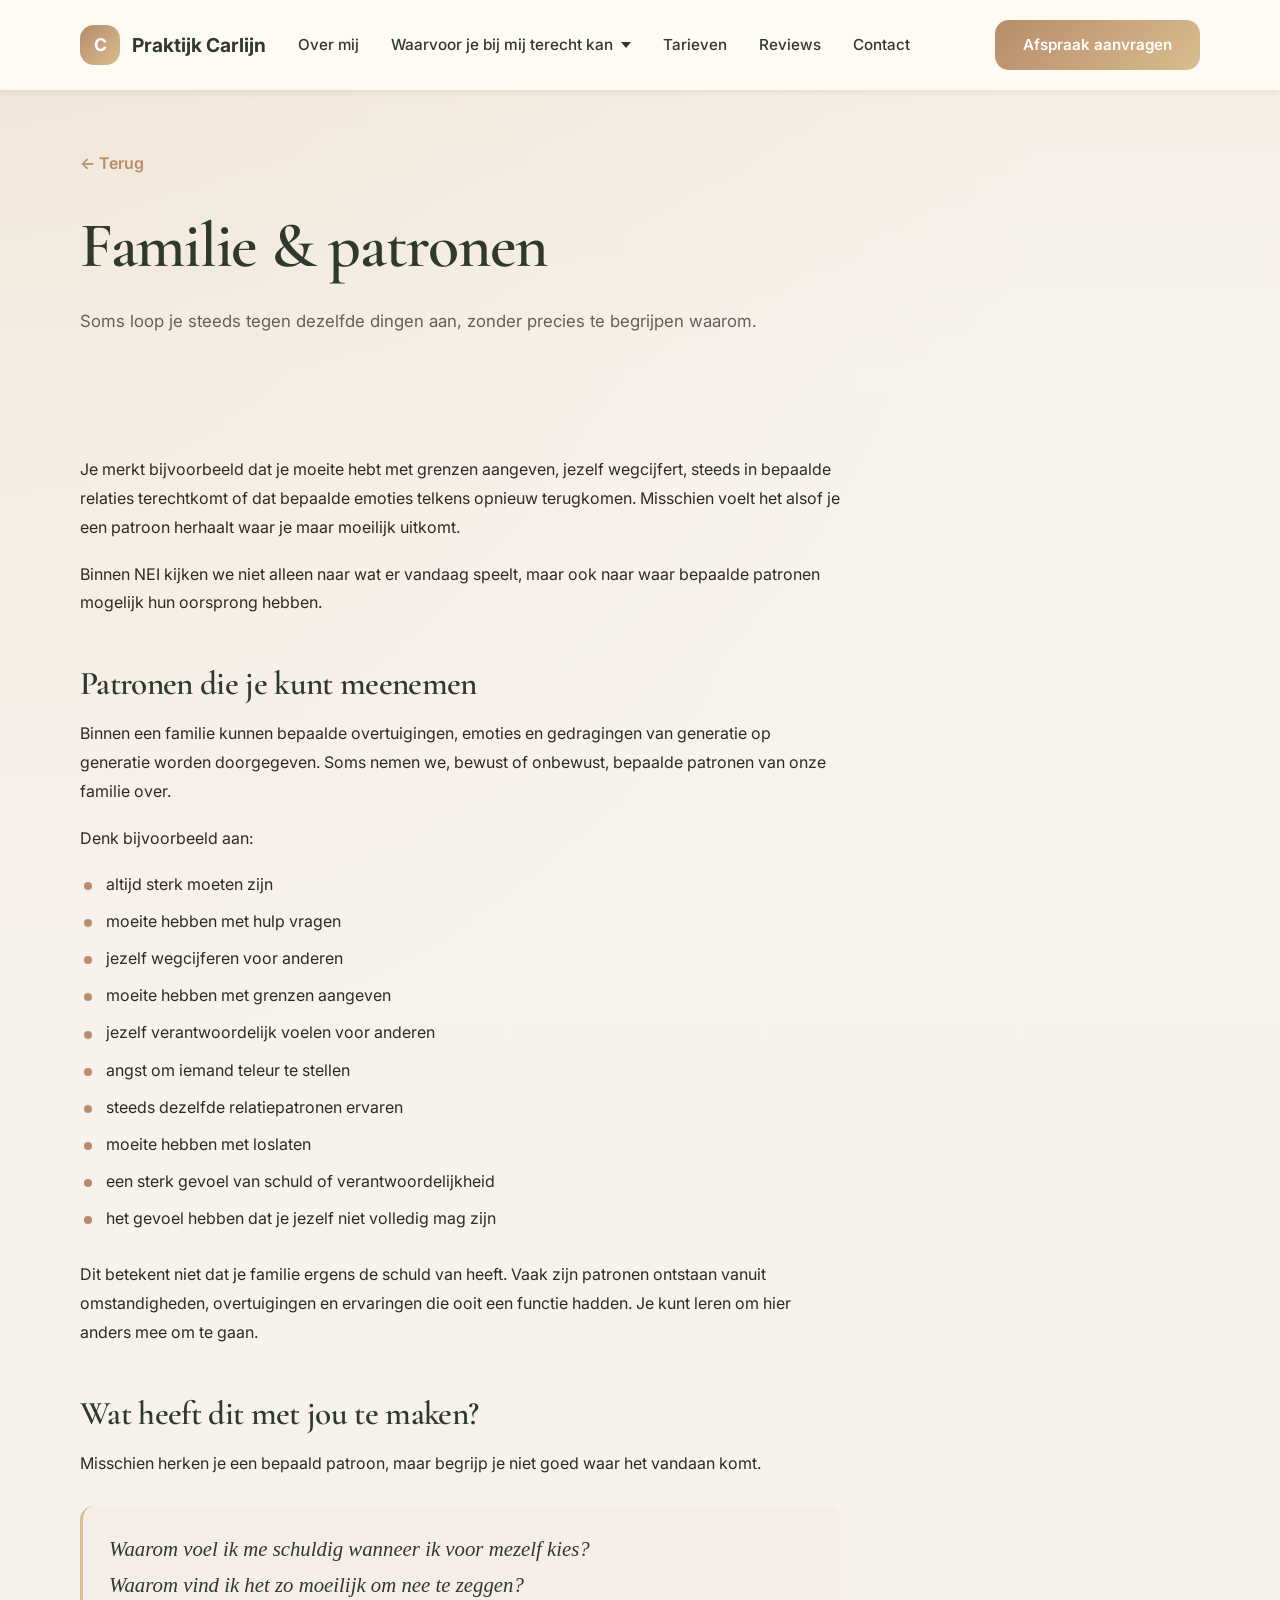
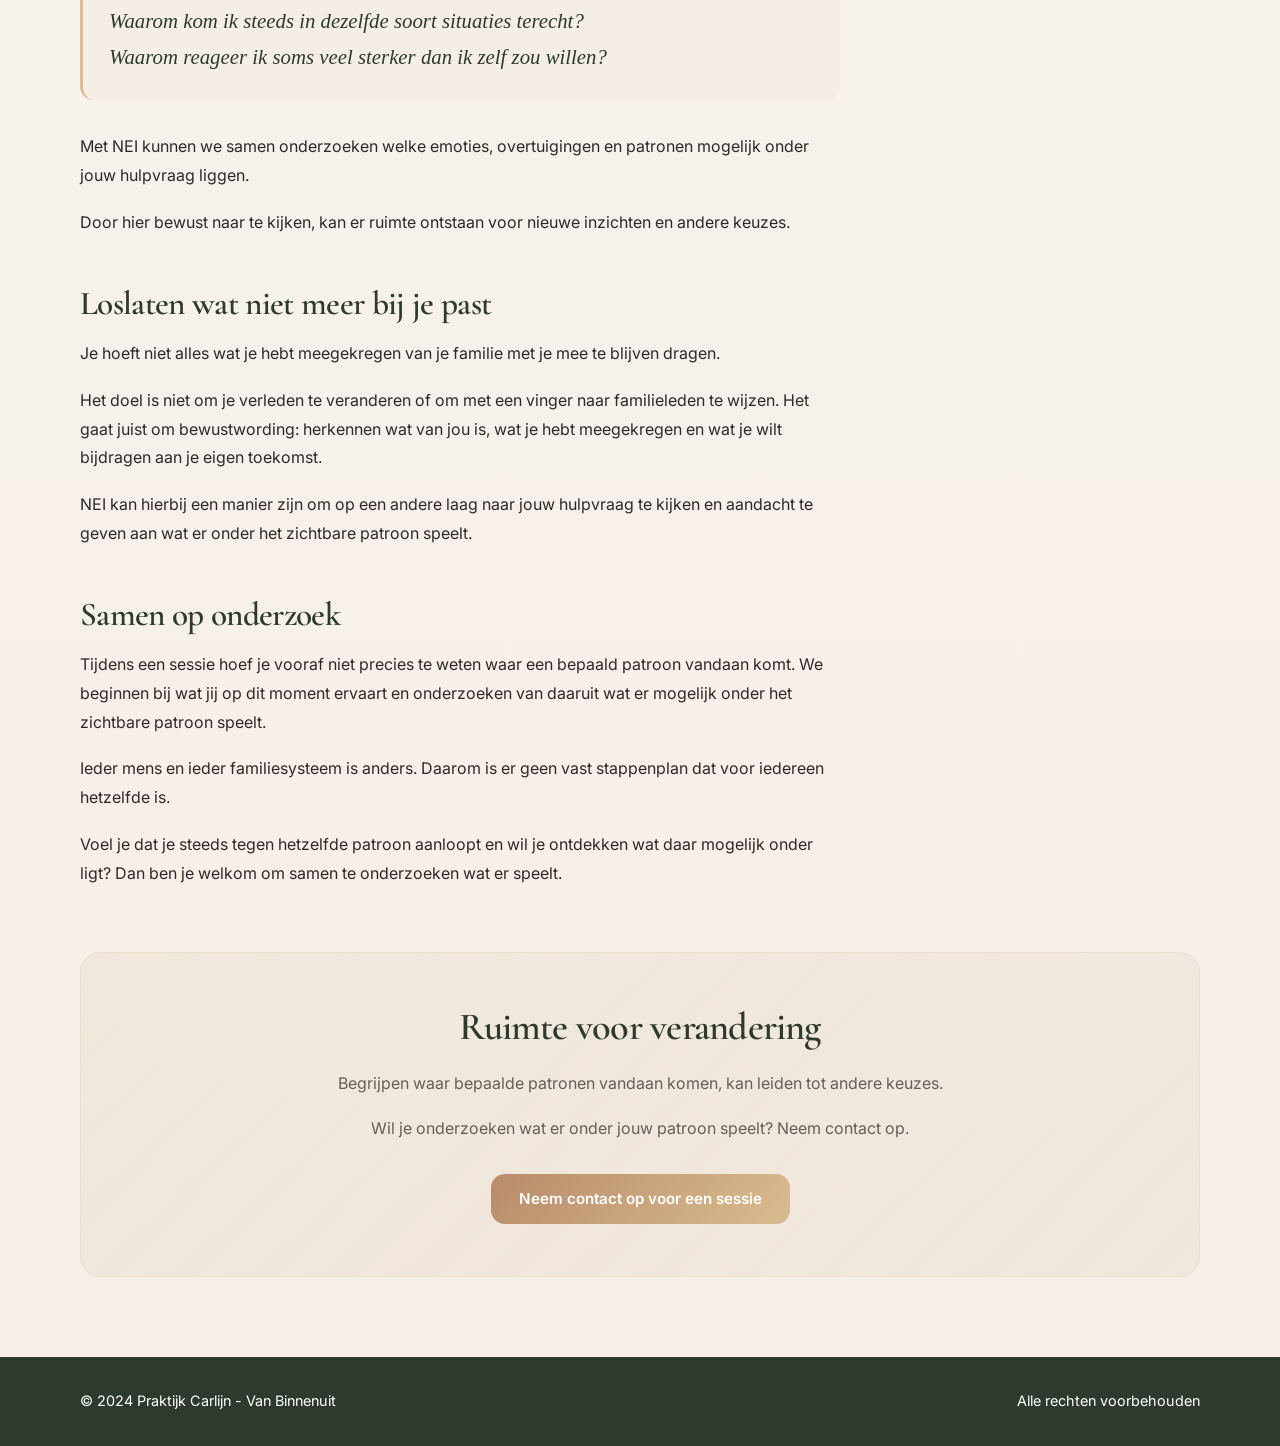
==== commit e96d1443: "Add session rates page Co-authored-by: praktijkcarlijn <329102166+praktijkcarlijn@users.noreply.gith" ====
--- a/familie-patronen.html
+++ b/familie-patronen.html
@@ -29,6 +29,7 @@
                         <a href="persoonlijke-ontwikkeling.html">Persoonlijke ontwikkeling</a>
                     </div>
                 </div>
+                <a href="tarieven.html">Tarieven</a>
                 <a href="index.html#reviews">Reviews</a>
                 <a href="index.html#contact">Contact</a>
                 <a href="index.html#contact" class="btn btn-primary nav-cta">Afspraak aanvragen</a>
--- a/styles.css
+++ b/styles.css
@@ -385,12 +385,12 @@
     display: flex;
     justify-content: center;
     align-self: start;
-    margin-top: 140px;
+    margin-top: 112px;
 }
 
 .hero-photo {
     width: 100%;
-    max-width: 204px;
+    max-width: 260px;
     height: auto;
     aspect-ratio: 1 / 1;
     border-radius: var(--radius-lg);
@@ -738,6 +738,30 @@
     color: var(--muted);
     line-height: 1.6;
     margin: 0;
+}
+
+.rates-grid {
+    display: grid;
+    grid-template-columns: repeat(auto-fit, minmax(280px, 1fr));
+    gap: 28px;
+    max-width: 800px;
+    margin: 0 auto 64px;
+}
+
+.rate-card {
+    text-align: center;
+}
+
+.rate-card h2 {
+    font-size: clamp(1.8rem, 3vw, 2.4rem);
+    margin-bottom: 12px;
+}
+
+.rate-card .rate-price {
+    color: var(--clay);
+    font-family: 'Cormorant Garamond', serif;
+    font-size: 2.8rem;
+    font-weight: 700;
 }
 
 /* Long-form text on the sub pages */
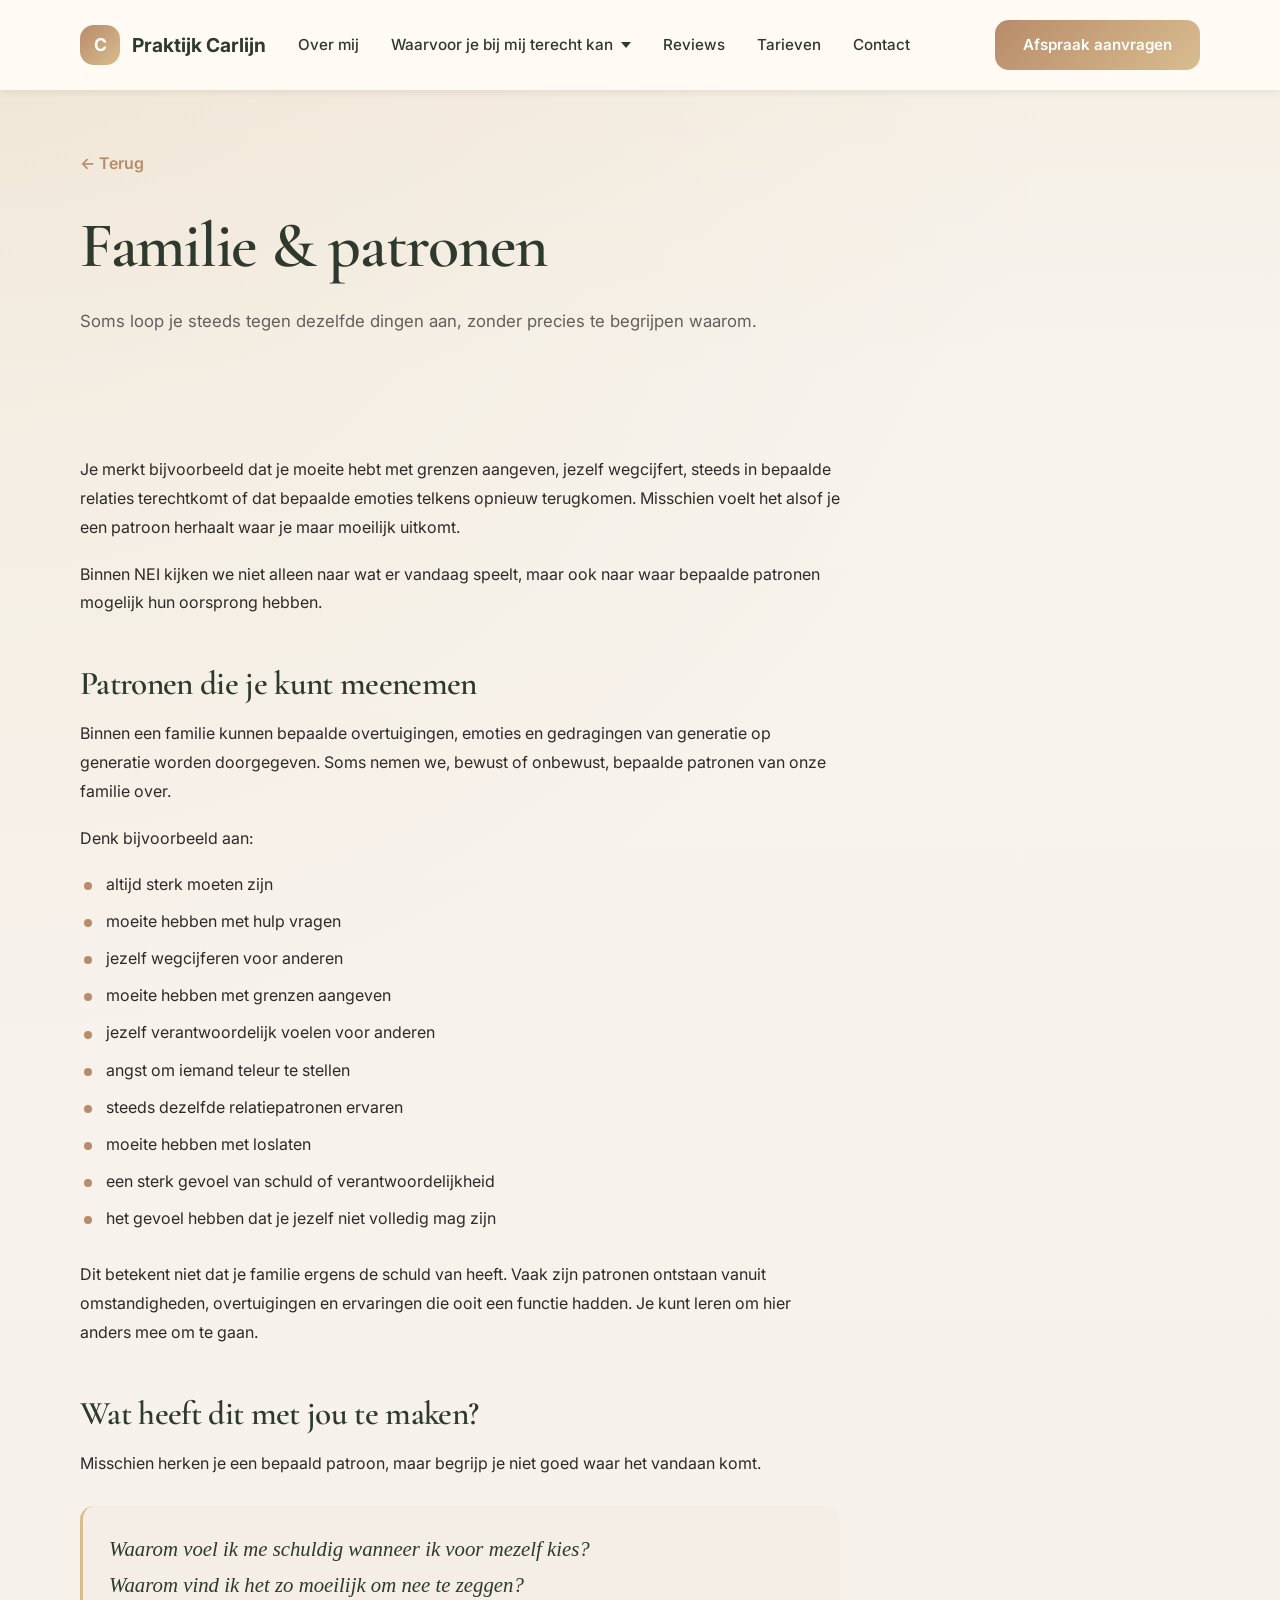
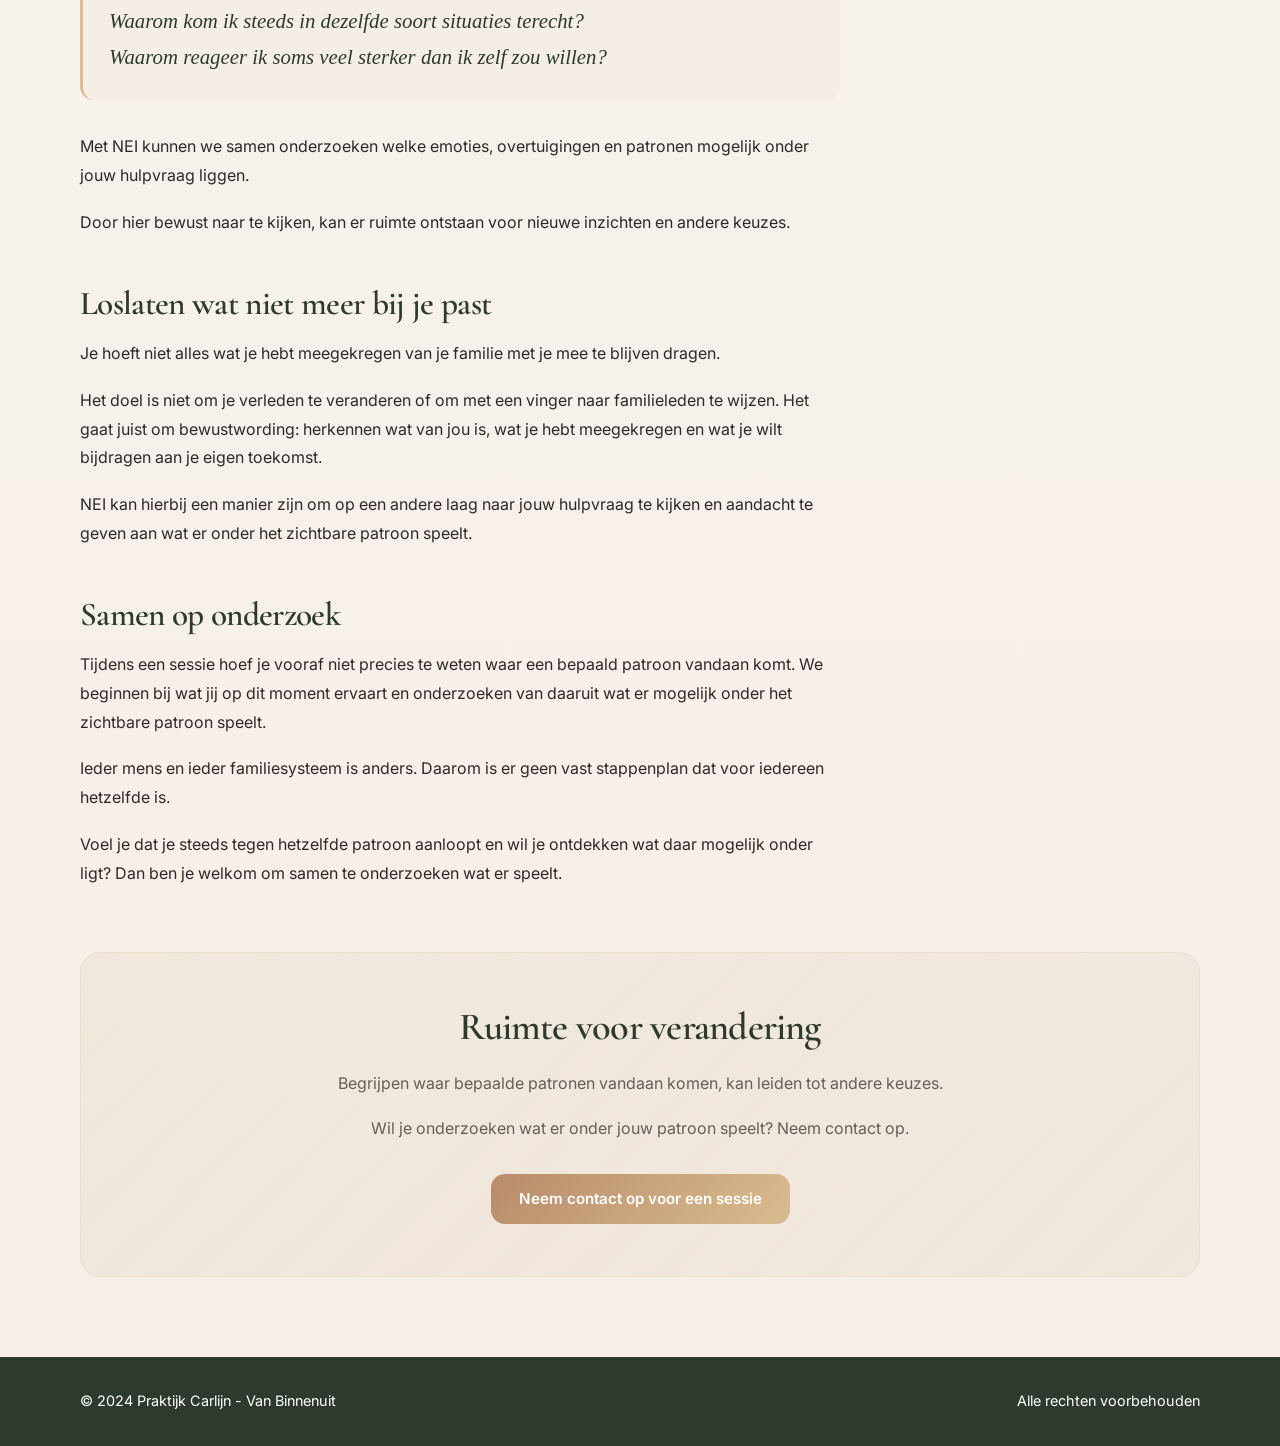
==== commit f3b673cb: "Add Tarieven page and link from all site menus Co-authored-by: praktijkcarlijn <329102166+praktijkca" ====
--- a/familie-patronen.html
+++ b/familie-patronen.html
@@ -29,8 +29,8 @@
                         <a href="persoonlijke-ontwikkeling.html">Persoonlijke ontwikkeling</a>
                     </div>
                 </div>
+                <a href="index.html#reviews">Reviews</a>
                 <a href="tarieven.html">Tarieven</a>
-                <a href="index.html#reviews">Reviews</a>
                 <a href="index.html#contact">Contact</a>
                 <a href="index.html#contact" class="btn btn-primary nav-cta">Afspraak aanvragen</a>
             </nav>
